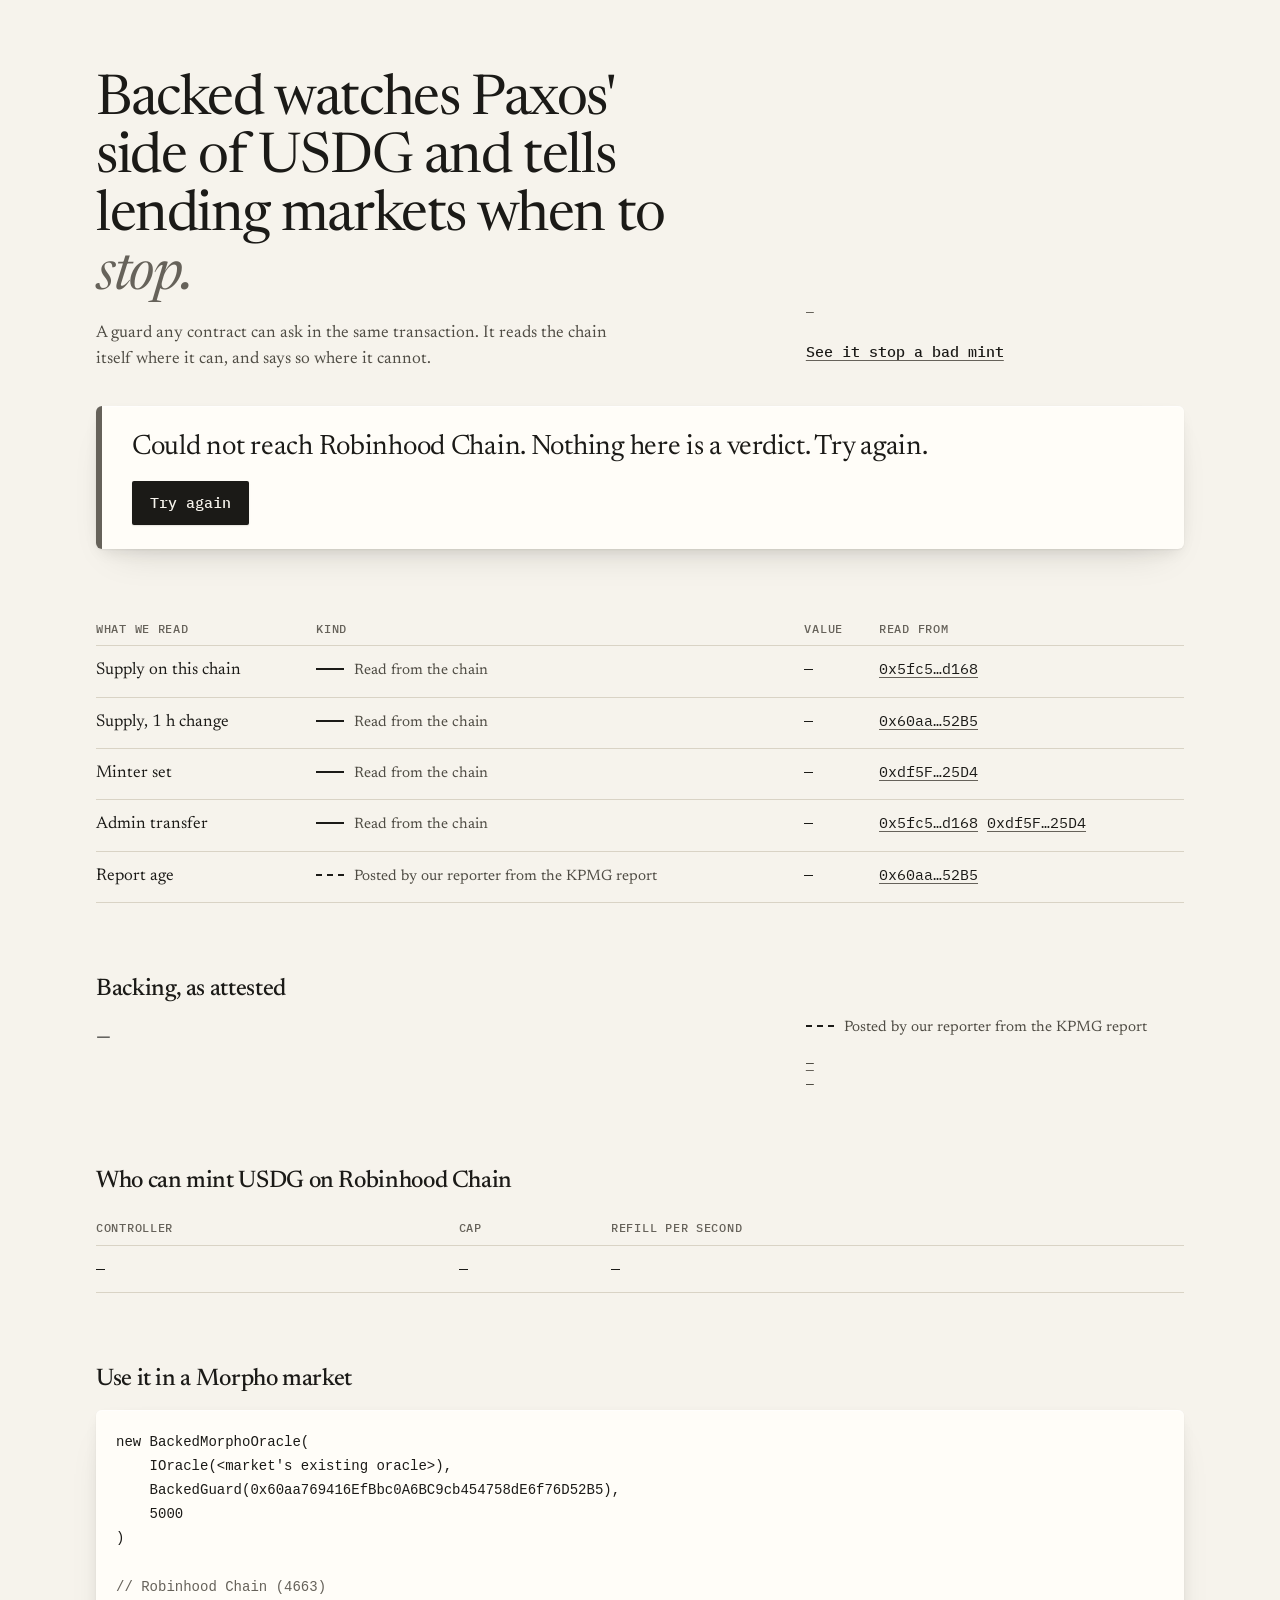
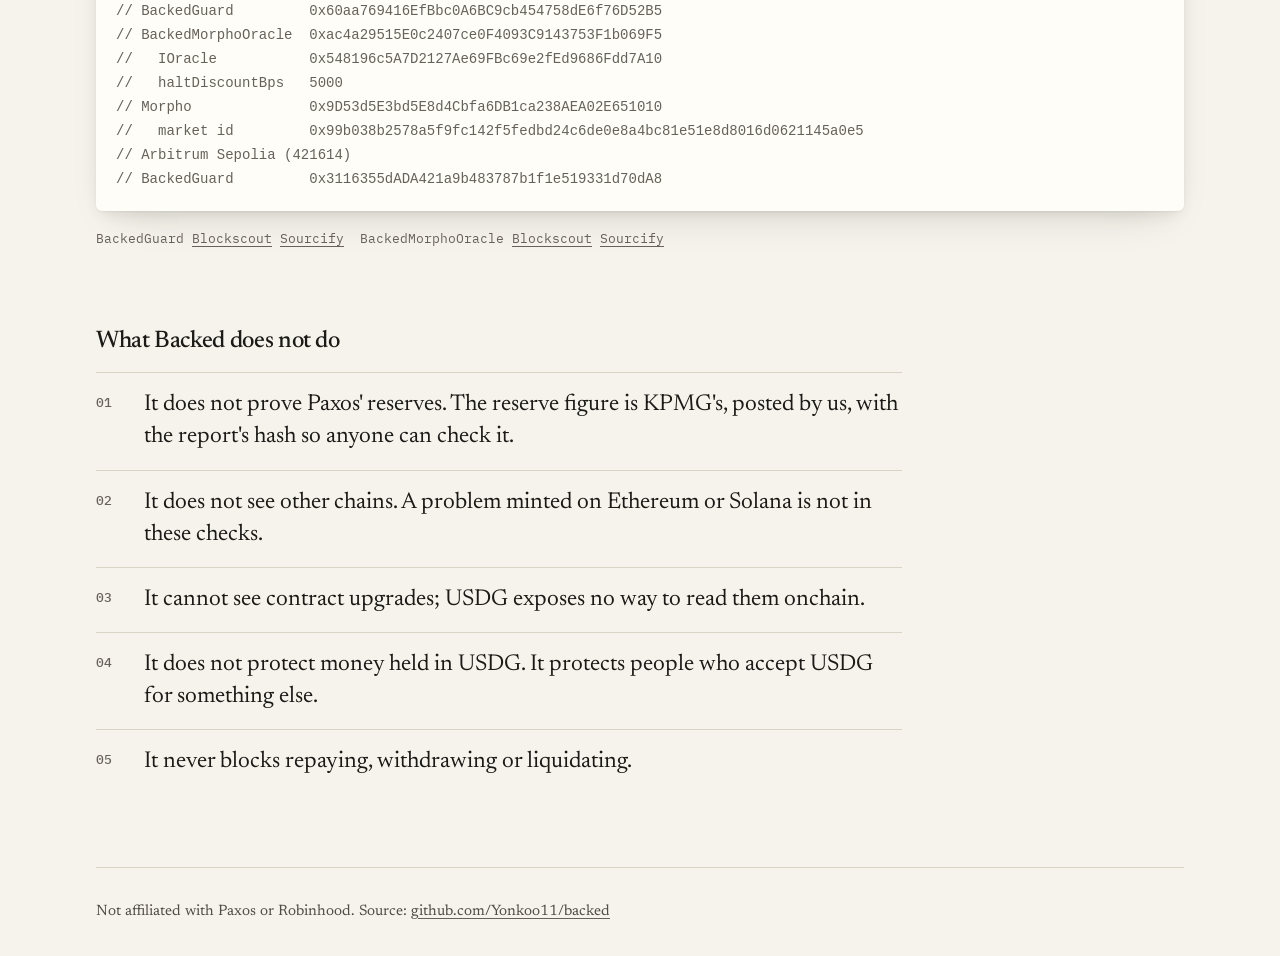
==== web/index.html @ fcd6b99c "Status page: live guard status, backing, minters, Morpho wiring, limits; replay page; design proposa" ====
<!doctype html>
<html lang="en">
<head>
<meta charset="utf-8">
<meta name="viewport" content="width=device-width, initial-scale=1">
<title>Backed — is USDG still backed on Robinhood Chain?</title>
<meta name="color-scheme" content="light dark">
<link rel="preconnect" href="https://fonts.googleapis.com">
<link rel="preconnect" href="https://fonts.gstatic.com" crossorigin>
<link href="https://fonts.googleapis.com/css2?family=IBM+Plex+Mono:wght@400;500&family=Newsreader:ital,opsz,wght@0,6..72,400;0,6..72,500;1,6..72,400&display=swap" rel="stylesheet">
<style>
:root{
  --paper:#f6f3ec; --sheet:#fffdf8; --ink:#1b1a17; --ink-2:#4f4c44; --ink-3:#66625a; --rule:#d9d3c5;
  --ok:#1f6b3a; --ok-wash:#e4efe3; --warn:#835500; --warn-wash:#f5ead2; --bad:#a3231b; --bad-wash:#f6e0dc;
  --serif:"Newsreader","Iowan Old Style",Georgia,serif; --mono:"IBM Plex Mono",ui-monospace,Menlo,monospace;
  --r-sm:2px; --r-md:6px;
  --ease:cubic-bezier(.2,.8,.2,1); --t-press:120ms; --t-hover:160ms; --t-state:320ms;
  --shadow-1:0 1px 0 rgba(27,26,23,.04),0 1px 2px rgba(27,26,23,.08);
  --shadow-2:inset 0 1px 0 rgba(255,255,255,.7),0 1px 2px rgba(27,26,23,.05),0 6px 16px -6px rgba(27,26,23,.12),0 18px 40px -20px rgba(27,26,23,.18);
  --state:var(--ink-3); --wash:var(--sheet);
}
@media (prefers-color-scheme:dark){:root{
  --paper:#12130f; --sheet:#1b1c18; --ink:#ece8de; --ink-2:#b9b4a7; --ink-3:#948f83; --rule:#33342e;
  --ok:#74c993; --ok-wash:#172619; --warn:#e6b65a; --warn-wash:#29230f; --bad:#f08a7f; --bad-wash:#2d1a17;
  --shadow-1:inset 0 1px 0 rgba(255,255,255,.05),0 1px 2px rgba(0,0,0,.4);
  --shadow-2:inset 0 1px 0 rgba(255,255,255,.04),0 10px 30px -12px rgba(0,0,0,.65);
}}
*{box-sizing:border-box}
html{-webkit-text-size-adjust:100%}
body{margin:0;background:var(--paper);color:var(--ink);font:400 17px/1.55 var(--serif);-webkit-font-smoothing:antialiased;text-rendering:optimizeLegibility;-webkit-tap-highlight-color:transparent}
.wrap{max-width:1120px;margin:0 auto;padding:0 16px}
a{color:inherit;text-decoration-thickness:1px;text-underline-offset:3px;text-decoration-color:var(--ink-3);border-radius:var(--r-sm);transition:background-color var(--t-hover) var(--ease),box-shadow var(--t-hover) var(--ease),text-decoration-color var(--t-hover) var(--ease)}
@media (hover:hover){a:hover{text-decoration-color:var(--ink);background-color:var(--rule);box-shadow:0 0 0 3px var(--rule)}}
:focus-visible{outline:none;box-shadow:0 0 0 2px var(--paper),0 0 0 4px var(--ink)}

/* header */
.top{display:grid;grid-template-columns:7fr 4fr;gap:48px;padding:72px 0 32px;align-items:end}
h1{font-weight:400;font-size:clamp(32px,4.6vw,56px);line-height:1.04;letter-spacing:-.025em;margin:0;max-width:18ch}
h1 em{font-style:italic;color:var(--state);transition:color var(--t-state) var(--ease)}
.sub{color:var(--ink-2);margin:16px 0 0;max-width:52ch}
.meta{font:400 13px/1.5 var(--mono);color:var(--ink-3);display:grid;gap:8px;justify-items:start}
.cta{display:inline-flex;align-items:center;min-height:44px;font:500 15px var(--mono);color:var(--ink)}

/* status band: motif, large scale (solid edge) */
.status{position:relative;background:var(--wash);border-radius:var(--r-md);box-shadow:var(--shadow-2);padding:24px 28px 24px 36px;margin:0 0 64px;transition:background-color var(--t-state) var(--ease)}
.status::before{content:"";position:absolute;left:0;top:0;bottom:0;width:6px;border-radius:var(--r-md) 0 0 var(--r-md);background:var(--state);transition:background-color var(--t-state) var(--ease)}
body[data-level=healthy]{--state:var(--ok);--wash:var(--ok-wash)}
body[data-level=caution]{--state:var(--warn);--wash:var(--warn-wash)}
body[data-level=halt]{--state:var(--bad);--wash:var(--bad-wash)}
#status-text{font-size:clamp(22px,2.4vw,28px);line-height:1.25;letter-spacing:-.01em;margin:0;max-width:52ch}
#reasons{list-style:none;margin:12px 0 0;padding:0}
#reasons:empty{display:none}
#reasons li{display:grid;grid-template-columns:28px auto 1fr;gap:12px;align-items:baseline;padding:4px 0;color:var(--ink-2)}
#reasons li::before{content:"";border-top:2px solid var(--ink-2);transform:translateY(-4px)}
#reasons li[data-kind=reported]::before{border-top-style:dashed}
#reasons code{font:500 13px var(--mono);color:var(--ink)}
.btn{font:500 15px var(--mono);min-height:44px;padding:0 18px;border:0;border-radius:var(--r-sm);background:var(--ink);color:var(--paper);cursor:pointer;margin-top:16px;box-shadow:var(--shadow-1);transition:transform var(--t-hover) var(--ease),box-shadow var(--t-hover) var(--ease)}
@media (hover:hover){.btn:hover{transform:translateY(-1px);box-shadow:var(--shadow-2)}}
.btn:active{transform:scale(.97);transition-duration:var(--t-press)}
.btn[hidden]{display:none}

/* sections */
section{margin:0 0 72px}
h2{font-weight:500;font-size:24px;line-height:1.2;letter-spacing:-.015em;margin:0 0 16px}
table{width:100%;border-collapse:collapse;font-variant-numeric:tabular-nums}
th{font:500 12px/1.4 var(--mono);letter-spacing:.06em;text-transform:uppercase;color:var(--ink-3);text-align:left;padding:8px 16px 8px 0;border-bottom:1px solid var(--rule)}
td{padding:12px 16px 12px 0;border-bottom:1px solid var(--rule);vertical-align:baseline}
.v,.m{font:400 15px/1.5 var(--mono)}
.m a{white-space:nowrap}
/* motif, medium scale (Kind stroke) */
.kind{display:inline-flex;align-items:baseline;gap:10px;color:var(--ink-2);font-size:15px;line-height:1.35}
.kind::before{content:"";flex:none;width:28px;border-top:2px solid var(--ink);transform:translateY(-4px)}
.kind.reported::before{border-top-style:dashed}

.backing{display:grid;grid-template-columns:7fr 4fr;gap:48px;align-items:start}
#backing-line{font-size:clamp(19px,2vw,22px);line-height:1.55;margin:0}
/* motif, small scale (dashed underline under reported figures) */
.fig{font:400 .84em var(--mono);border-bottom:2px dashed var(--ink-3);padding-bottom:1px;white-space:nowrap}
.source{padding-top:40px}
.hash{font:400 13px/1.6 var(--mono);word-break:break-all;color:var(--ink-2);margin:12px 0 0}

.code{background:var(--sheet);box-shadow:var(--shadow-2);border-radius:var(--r-md);padding:20px;overflow-x:auto;font:400 14px/1.65 var(--mono);margin:0;-webkit-overflow-scrolling:touch}
.code .c{color:var(--ink-3)}
.links{font:400 13px/1.6 var(--mono);color:var(--ink-3);margin:12px 0 0;display:flex;flex-wrap:wrap;gap:4px 16px}
.links a{display:inline-flex;align-items:center;min-height:32px}

.limits ol{margin:0;padding:0;list-style:none;counter-reset:l}
.limits li{counter-increment:l;font-size:clamp(19px,2vw,23px);line-height:1.4;padding:16px 0;border-top:1px solid var(--rule);display:grid;grid-template-columns:48px 1fr;max-width:62ch}
.limits li::before{content:"0" counter(l);font:500 13px/2.2 var(--mono);color:var(--ink-3)}

footer{padding:32px 0 48px;color:var(--ink-2);font-size:15px;border-top:1px solid var(--rule)}
body[data-stale="1"] [data-v],body[data-stale="1"] #backing-line,body[data-stale="1"] #minters{opacity:.55}

@media (max-width:760px){
  body{font-size:16px}
  .top,.backing{grid-template-columns:1fr;gap:16px}
  .top{padding-top:40px}
  .status{padding:20px 16px 20px 24px;margin-bottom:48px}
  .source{padding-top:0}
  section{margin-bottom:56px}
  .read thead{display:none}
  .read tr{display:grid;grid-template-columns:1fr auto;gap:4px 12px;padding:12px 0;border-bottom:1px solid var(--rule)}
  .read td{border:0;padding:0}
  .read td.label{grid-column:1}
  .read td.v{grid-column:2;grid-row:1;text-align:right}
  .read td.k,.read td.m{grid-column:1 / -1}
  .read td.m{font-size:13px}
  .mint thead{display:none}
  .mint tr{display:grid;grid-template-columns:auto 1fr;gap:4px 12px;padding:12px 0;border-bottom:1px solid var(--rule)}
  .mint td{border:0;padding:0}
  .mint td:nth-child(2){text-align:right}
  .mint td:nth-child(3){grid-column:1 / -1;text-align:right;color:var(--ink-2)}
  .code{font-size:13px;padding:16px}
  .limits li{grid-template-columns:36px 1fr}
}
@media (prefers-reduced-motion:reduce){*,*::before{transition-duration:.01ms!important}}
</style>
</head>
<body>
<div class="wrap">
<header class="top">
  <div>
    <h1>Backed watches Paxos' side of USDG and tells lending markets when to <em>stop.</em></h1>
    <p class="sub">A guard any contract can ask in the same transaction. It reads the chain itself where it can, and says so where it cannot.</p>
  </div>
  <div class="meta">
    <span id="read-meta">—</span>
    <a class="cta" href="replay.html">See it stop a bad mint</a>
  </div>
</header>

<div class="status" id="status" aria-live="polite">
  <p id="status-text">Reading Robinhood Chain…</p>
  <ul id="reasons"></ul>
  <button class="btn" id="retry" type="button" hidden>Try again</button>
</div>

<main>
<section class="read">
<table>
<thead><tr><th>What we read</th><th>Kind</th><th>Value</th><th>Read from</th></tr></thead>
<tbody>
<tr><td class="label">Supply on this chain</td><td class="k"><span class="kind">Read from the chain</span></td><td class="v" data-v="supply">—</td><td class="m"><a href="https://robinhoodchain.blockscout.com/address/0x5fc5360D0400a0Fd4f2af552ADD042D716F1d168" title="0x5fc5360D0400a0Fd4f2af552ADD042D716F1d168">0x5fc5…d168</a></td></tr>
<tr><td class="label">Supply, 1 h change</td><td class="k"><span class="kind">Read from the chain</span></td><td class="v" data-v="change">—</td><td class="m"><a href="https://robinhoodchain.blockscout.com/address/0x60aa769416EfBbc0A6BC9cb454758dE6f76D52B5" title="0x60aa769416EfBbc0A6BC9cb454758dE6f76D52B5">0x60aa…52B5</a></td></tr>
<tr><td class="label">Minter set</td><td class="k"><span class="kind">Read from the chain</span></td><td class="v" data-v="minters">—</td><td class="m"><a href="https://robinhoodchain.blockscout.com/address/0xdf5FfF9cb88B3cAb50572FAE73E2EB08599D25D4" title="0xdf5FfF9cb88B3cAb50572FAE73E2EB08599D25D4">0xdf5F…25D4</a></td></tr>
<tr><td class="label">Admin transfer</td><td class="k"><span class="kind">Read from the chain</span></td><td class="v" data-v="admin">—</td><td class="m"><a href="https://robinhoodchain.blockscout.com/address/0x5fc5360D0400a0Fd4f2af552ADD042D716F1d168" title="0x5fc5360D0400a0Fd4f2af552ADD042D716F1d168">0x5fc5…d168</a> <a href="https://robinhoodchain.blockscout.com/address/0xdf5FfF9cb88B3cAb50572FAE73E2EB08599D25D4" title="0xdf5FfF9cb88B3cAb50572FAE73E2EB08599D25D4">0xdf5F…25D4</a></td></tr>
<tr><td class="label">Report age</td><td class="k"><span class="kind reported">Posted by our reporter from the KPMG report</span></td><td class="v" data-v="age">—</td><td class="m"><a href="https://robinhoodchain.blockscout.com/address/0x60aa769416EfBbc0A6BC9cb454758dE6f76D52B5" title="0x60aa769416EfBbc0A6BC9cb454758dE6f76D52B5">0x60aa…52B5</a></td></tr>
</tbody>
</table>
</section>

<section class="backing">
  <div>
    <h2>Backing, as attested</h2>
    <p id="backing-line">—</p>
  </div>
  <div class="source">
    <span class="kind reported">Posted by our reporter from the KPMG report</span>
    <p class="hash"><a id="report-link" href="https://framerusercontent.com/assets/Xn1UQwAte85FnsDveIMX0n1qtVM.pdf">—</a><br><span id="report-sha">—</span></p>
  </div>
</section>

<section class="mint">
<h2>Who can mint USDG on Robinhood Chain</h2>
<table>
<thead><tr><th>Controller</th><th>Cap</th><th>Refill per second</th></tr></thead>
<tbody id="minters"><tr><td class="m">—</td><td class="v">—</td><td class="v">—</td></tr></tbody>
</table>
</section>

<section>
<h2>Use it in a Morpho market</h2>
<pre class="code"><code>new BackedMorphoOracle(
    IOracle(&lt;market's existing oracle&gt;),
    BackedGuard(0x60aa769416EfBbc0A6BC9cb454758dE6f76D52B5),
    5000
)

<span class="c">// Robinhood Chain (4663)
// BackedGuard         0x60aa769416EfBbc0A6BC9cb454758dE6f76D52B5
// BackedMorphoOracle  0xac4a29515E0c2407ce0F4093C9143753F1b069F5
//   IOracle           0x548196c5A7D2127Ae69FBc69e2fEd9686Fdd7A10
//   haltDiscountBps   5000
// Morpho              0x9D53d5E3bd5E8d4Cbfa6DB1ca238AEA02E651010
//   market id         0x99b038b2578a5f9fc142f5fedbd24c6de0e8a4bc81e51e8d8016d0621145a0e5
// Arbitrum Sepolia (421614)
// BackedGuard         0x3116355dADA421a9b483787b1f1e519331d70dA8</span></code></pre>
<p class="links">
  <span>BackedGuard <a href="https://robinhoodchain.blockscout.com/address/0x60aa769416EfBbc0A6BC9cb454758dE6f76D52B5">Blockscout</a> <a href="https://repo.sourcify.dev/4663/0x60aa769416EfBbc0A6BC9cb454758dE6f76D52B5">Sourcify</a></span>
  <span>BackedMorphoOracle <a href="https://robinhoodchain.blockscout.com/address/0xac4a29515E0c2407ce0F4093C9143753F1b069F5">Blockscout</a> <a href="https://repo.sourcify.dev/4663/0xac4a29515E0c2407ce0F4093C9143753F1b069F5">Sourcify</a></span>
</p>
</section>

<section class="limits">
<h2>What Backed does not do</h2>
<ol>
<li>It does not prove Paxos' reserves. The reserve figure is KPMG's, posted by us, with the report's hash so anyone can check it.</li>
<li>It does not see other chains. A problem minted on Ethereum or Solana is not in these checks.</li>
<li>It cannot see contract upgrades; USDG exposes no way to read them onchain.</li>
<li>It does not protect money held in USDG. It protects people who accept USDG for something else.</li>
<li>It never blocks repaying, withdrawing or liquidating.</li>
</ol>
</section>
</main>

<footer>Not affiliated with Paxos or Robinhood. Source: <a href="https://github.com/Yonkoo11/backed">github.com/Yonkoo11/backed</a></footer>
</div>
<script type="module" src="chain.js"></script>
</body>
</html>
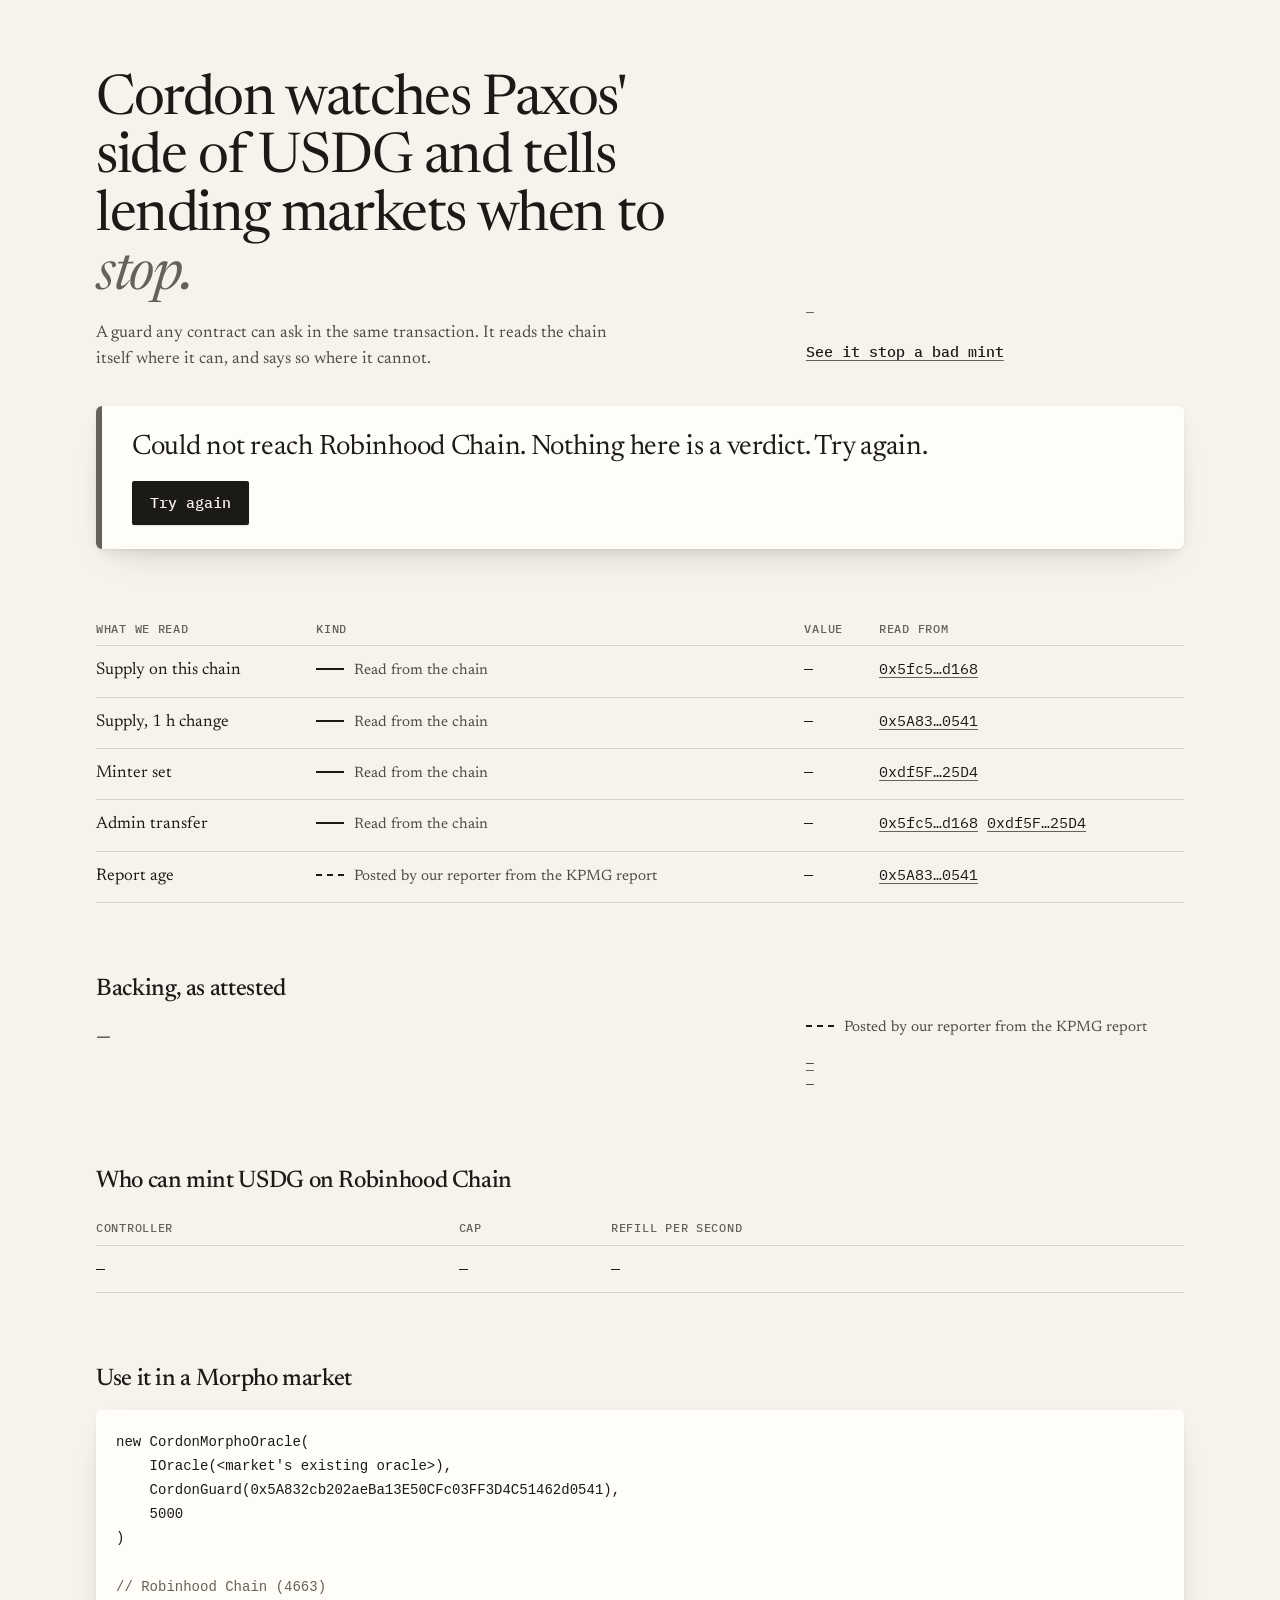
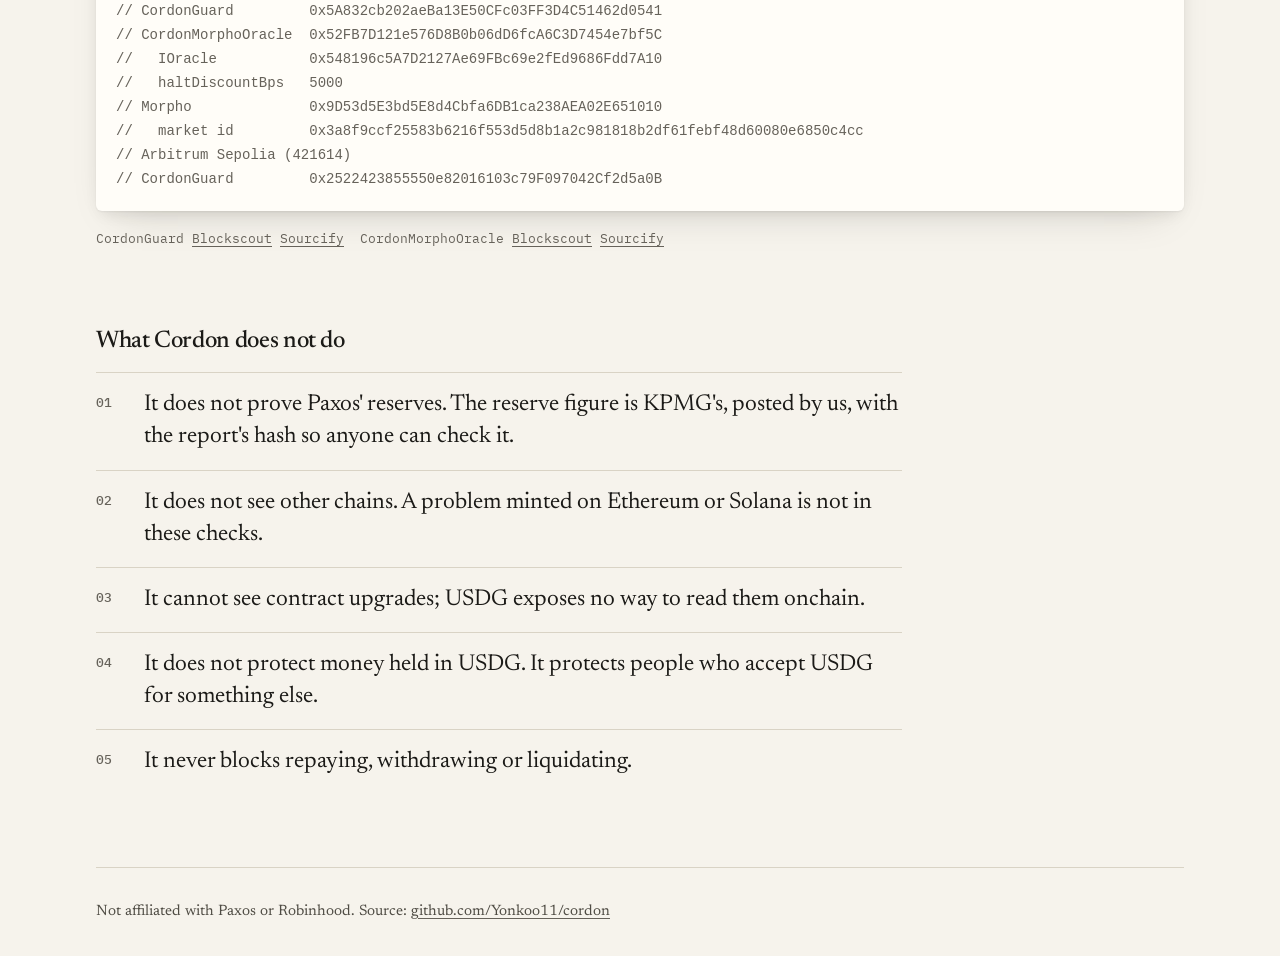
==== commit 66c992b1: "Rename to Cordon; redeploy and verify on Robinhood Chain mainnet and Arbitrum Sepolia" ====
--- a/web/index.html
+++ b/web/index.html
@@ -3,7 +3,7 @@
 <head>
 <meta charset="utf-8">
 <meta name="viewport" content="width=device-width, initial-scale=1">
-<title>Backed — is USDG still backed on Robinhood Chain?</title>
+<title>Cordon — is USDG still backed on Robinhood Chain?</title>
 <meta name="color-scheme" content="light dark">
 <link rel="preconnect" href="https://fonts.googleapis.com">
 <link rel="preconnect" href="https://fonts.gstatic.com" crossorigin>
@@ -120,7 +120,7 @@
 <div class="wrap">
 <header class="top">
   <div>
-    <h1>Backed watches Paxos' side of USDG and tells lending markets when to <em>stop.</em></h1>
+    <h1>Cordon watches Paxos' side of USDG and tells lending markets when to <em>stop.</em></h1>
     <p class="sub">A guard any contract can ask in the same transaction. It reads the chain itself where it can, and says so where it cannot.</p>
   </div>
   <div class="meta">
@@ -141,10 +141,10 @@
 <thead><tr><th>What we read</th><th>Kind</th><th>Value</th><th>Read from</th></tr></thead>
 <tbody>
 <tr><td class="label">Supply on this chain</td><td class="k"><span class="kind">Read from the chain</span></td><td class="v" data-v="supply">—</td><td class="m"><a href="https://robinhoodchain.blockscout.com/address/0x5fc5360D0400a0Fd4f2af552ADD042D716F1d168" title="0x5fc5360D0400a0Fd4f2af552ADD042D716F1d168">0x5fc5…d168</a></td></tr>
-<tr><td class="label">Supply, 1 h change</td><td class="k"><span class="kind">Read from the chain</span></td><td class="v" data-v="change">—</td><td class="m"><a href="https://robinhoodchain.blockscout.com/address/0x60aa769416EfBbc0A6BC9cb454758dE6f76D52B5" title="0x60aa769416EfBbc0A6BC9cb454758dE6f76D52B5">0x60aa…52B5</a></td></tr>
+<tr><td class="label">Supply, 1 h change</td><td class="k"><span class="kind">Read from the chain</span></td><td class="v" data-v="change">—</td><td class="m"><a href="https://robinhoodchain.blockscout.com/address/0x5A832cb202aeBa13E50CFc03FF3D4C51462d0541" title="0x5A832cb202aeBa13E50CFc03FF3D4C51462d0541">0x5A83…0541</a></td></tr>
 <tr><td class="label">Minter set</td><td class="k"><span class="kind">Read from the chain</span></td><td class="v" data-v="minters">—</td><td class="m"><a href="https://robinhoodchain.blockscout.com/address/0xdf5FfF9cb88B3cAb50572FAE73E2EB08599D25D4" title="0xdf5FfF9cb88B3cAb50572FAE73E2EB08599D25D4">0xdf5F…25D4</a></td></tr>
 <tr><td class="label">Admin transfer</td><td class="k"><span class="kind">Read from the chain</span></td><td class="v" data-v="admin">—</td><td class="m"><a href="https://robinhoodchain.blockscout.com/address/0x5fc5360D0400a0Fd4f2af552ADD042D716F1d168" title="0x5fc5360D0400a0Fd4f2af552ADD042D716F1d168">0x5fc5…d168</a> <a href="https://robinhoodchain.blockscout.com/address/0xdf5FfF9cb88B3cAb50572FAE73E2EB08599D25D4" title="0xdf5FfF9cb88B3cAb50572FAE73E2EB08599D25D4">0xdf5F…25D4</a></td></tr>
-<tr><td class="label">Report age</td><td class="k"><span class="kind reported">Posted by our reporter from the KPMG report</span></td><td class="v" data-v="age">—</td><td class="m"><a href="https://robinhoodchain.blockscout.com/address/0x60aa769416EfBbc0A6BC9cb454758dE6f76D52B5" title="0x60aa769416EfBbc0A6BC9cb454758dE6f76D52B5">0x60aa…52B5</a></td></tr>
+<tr><td class="label">Report age</td><td class="k"><span class="kind reported">Posted by our reporter from the KPMG report</span></td><td class="v" data-v="age">—</td><td class="m"><a href="https://robinhoodchain.blockscout.com/address/0x5A832cb202aeBa13E50CFc03FF3D4C51462d0541" title="0x5A832cb202aeBa13E50CFc03FF3D4C51462d0541">0x5A83…0541</a></td></tr>
 </tbody>
 </table>
 </section>
@@ -170,29 +170,29 @@
 
 <section>
 <h2>Use it in a Morpho market</h2>
-<pre class="code"><code>new BackedMorphoOracle(
+<pre class="code"><code>new CordonMorphoOracle(
     IOracle(&lt;market's existing oracle&gt;),
-    BackedGuard(0x60aa769416EfBbc0A6BC9cb454758dE6f76D52B5),
+    CordonGuard(0x5A832cb202aeBa13E50CFc03FF3D4C51462d0541),
     5000
 )
 
 <span class="c">// Robinhood Chain (4663)
-// BackedGuard         0x60aa769416EfBbc0A6BC9cb454758dE6f76D52B5
-// BackedMorphoOracle  0xac4a29515E0c2407ce0F4093C9143753F1b069F5
+// CordonGuard         0x5A832cb202aeBa13E50CFc03FF3D4C51462d0541
+// CordonMorphoOracle  0x52FB7D121e576D8B0b06dD6fcA6C3D7454e7bf5C
 //   IOracle           0x548196c5A7D2127Ae69FBc69e2fEd9686Fdd7A10
 //   haltDiscountBps   5000
 // Morpho              0x9D53d5E3bd5E8d4Cbfa6DB1ca238AEA02E651010
-//   market id         0x99b038b2578a5f9fc142f5fedbd24c6de0e8a4bc81e51e8d8016d0621145a0e5
+//   market id         0x3a8f9ccf25583b6216f553d5d8b1a2c981818b2df61febf48d60080e6850c4cc
 // Arbitrum Sepolia (421614)
-// BackedGuard         0x3116355dADA421a9b483787b1f1e519331d70dA8</span></code></pre>
+// CordonGuard         0x2522423855550e82016103c79F097042Cf2d5a0B</span></code></pre>
 <p class="links">
-  <span>BackedGuard <a href="https://robinhoodchain.blockscout.com/address/0x60aa769416EfBbc0A6BC9cb454758dE6f76D52B5">Blockscout</a> <a href="https://repo.sourcify.dev/4663/0x60aa769416EfBbc0A6BC9cb454758dE6f76D52B5">Sourcify</a></span>
-  <span>BackedMorphoOracle <a href="https://robinhoodchain.blockscout.com/address/0xac4a29515E0c2407ce0F4093C9143753F1b069F5">Blockscout</a> <a href="https://repo.sourcify.dev/4663/0xac4a29515E0c2407ce0F4093C9143753F1b069F5">Sourcify</a></span>
+  <span>CordonGuard <a href="https://robinhoodchain.blockscout.com/address/0x5A832cb202aeBa13E50CFc03FF3D4C51462d0541">Blockscout</a> <a href="https://repo.sourcify.dev/4663/0x5A832cb202aeBa13E50CFc03FF3D4C51462d0541">Sourcify</a></span>
+  <span>CordonMorphoOracle <a href="https://robinhoodchain.blockscout.com/address/0x52FB7D121e576D8B0b06dD6fcA6C3D7454e7bf5C">Blockscout</a> <a href="https://repo.sourcify.dev/4663/0x52FB7D121e576D8B0b06dD6fcA6C3D7454e7bf5C">Sourcify</a></span>
 </p>
 </section>
 
 <section class="limits">
-<h2>What Backed does not do</h2>
+<h2>What Cordon does not do</h2>
 <ol>
 <li>It does not prove Paxos' reserves. The reserve figure is KPMG's, posted by us, with the report's hash so anyone can check it.</li>
 <li>It does not see other chains. A problem minted on Ethereum or Solana is not in these checks.</li>
@@ -203,7 +203,7 @@
 </section>
 </main>
 
-<footer>Not affiliated with Paxos or Robinhood. Source: <a href="https://github.com/Yonkoo11/backed">github.com/Yonkoo11/backed</a></footer>
+<footer>Not affiliated with Paxos or Robinhood. Source: <a href="https://github.com/Yonkoo11/cordon">github.com/Yonkoo11/cordon</a></footer>
 </div>
 <script type="module" src="chain.js"></script>
 </body>
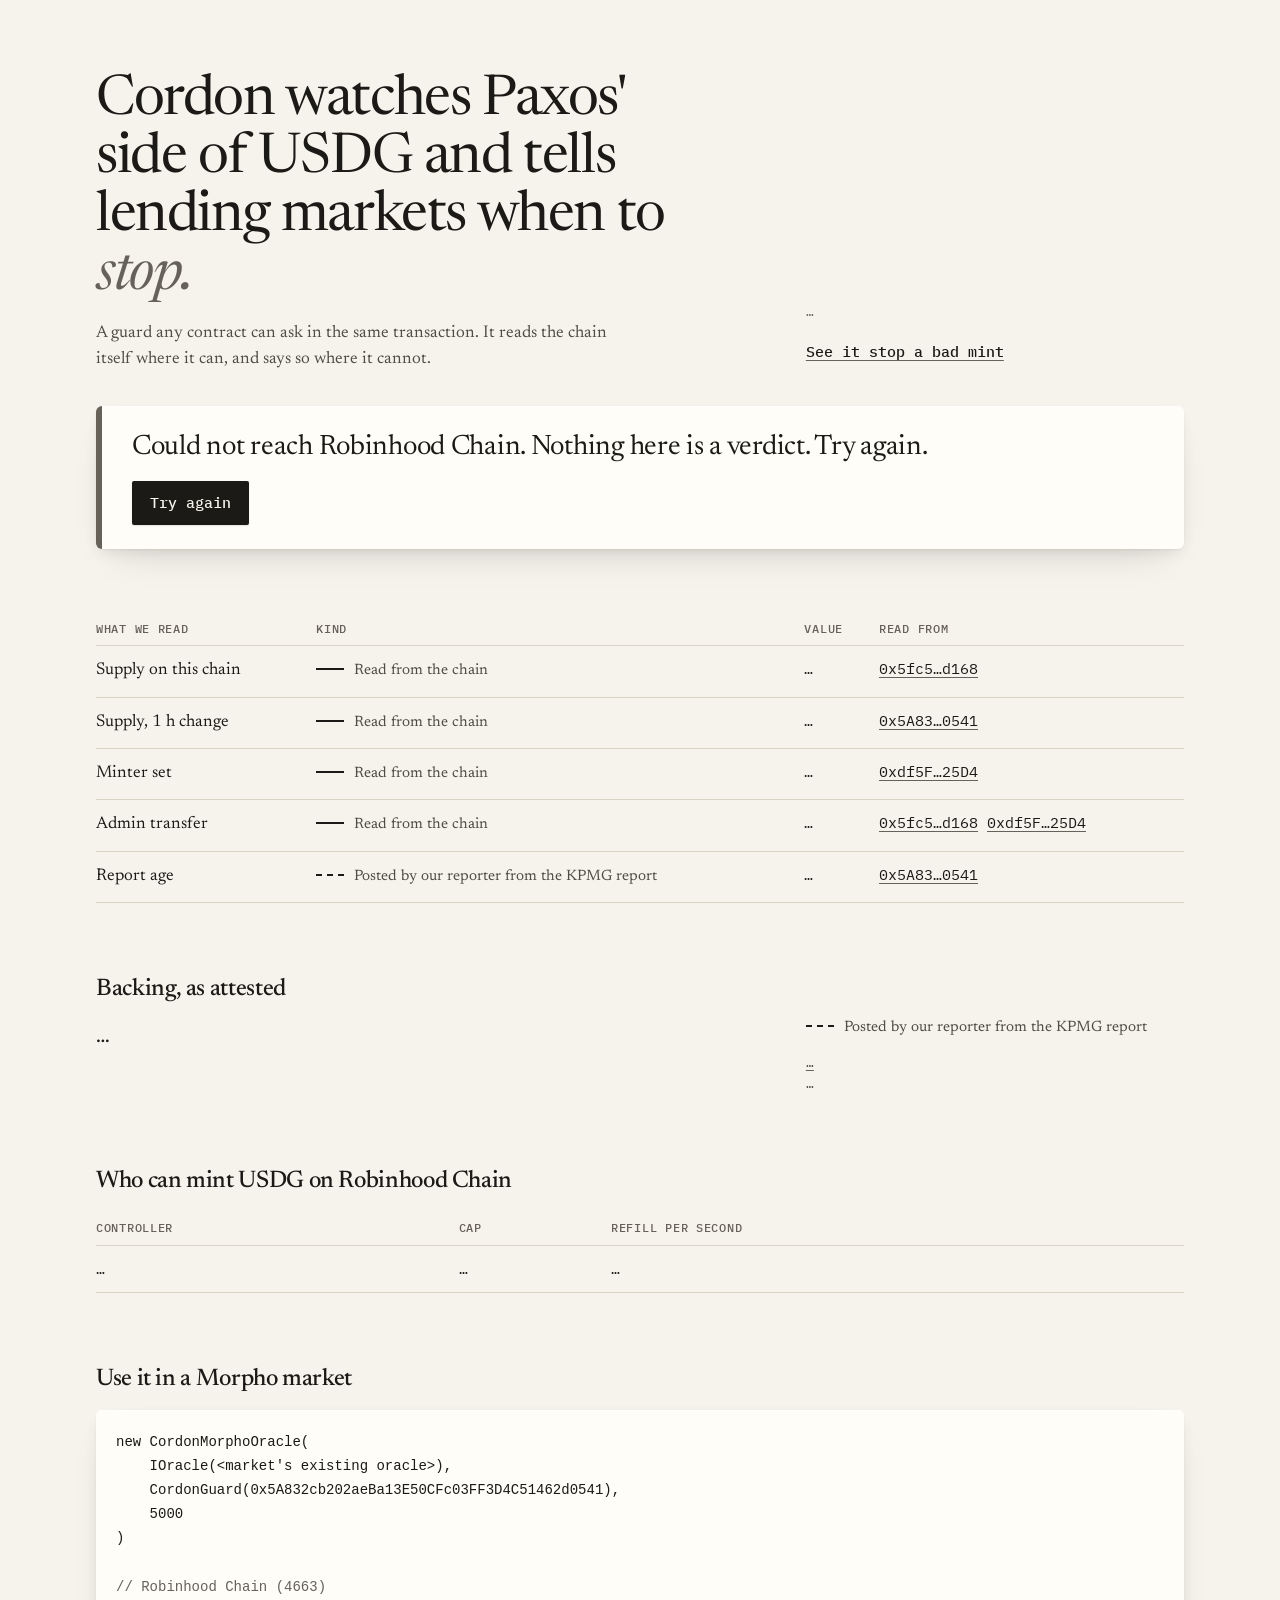
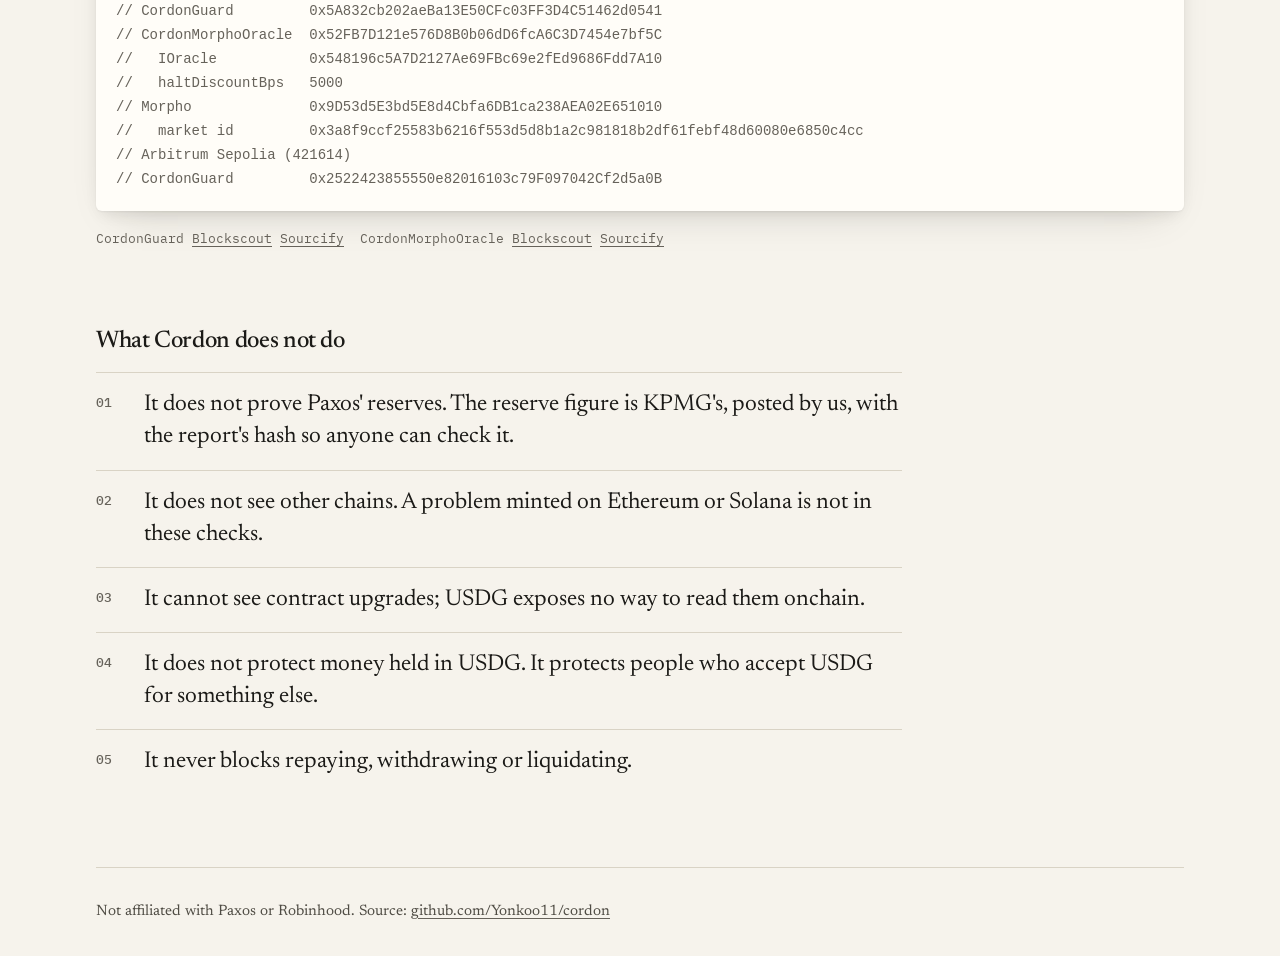
==== commit 1b0774dd: "Page: no em dashes (colon title, ellipsis for empty values)" ====
--- a/web/index.html
+++ b/web/index.html
@@ -3,7 +3,7 @@
 <head>
 <meta charset="utf-8">
 <meta name="viewport" content="width=device-width, initial-scale=1">
-<title>Cordon — is USDG still backed on Robinhood Chain?</title>
+<title>Cordon: is USDG still backed on Robinhood Chain?</title>
 <meta name="color-scheme" content="light dark">
 <link rel="preconnect" href="https://fonts.googleapis.com">
 <link rel="preconnect" href="https://fonts.gstatic.com" crossorigin>
@@ -114,6 +114,7 @@
   .limits li{grid-template-columns:36px 1fr}
 }
 @media (prefers-reduced-motion:reduce){*,*::before{transition-duration:.01ms!important}}
+  code, pre { font-variant-ligatures: none; font-feature-settings: "liga" 0, "calt" 0; }
 </style>
 </head>
 <body>
@@ -124,7 +125,7 @@
     <p class="sub">A guard any contract can ask in the same transaction. It reads the chain itself where it can, and says so where it cannot.</p>
   </div>
   <div class="meta">
-    <span id="read-meta">—</span>
+    <span id="read-meta">…</span>
     <a class="cta" href="replay.html">See it stop a bad mint</a>
   </div>
 </header>
@@ -140,11 +141,11 @@
 <table>
 <thead><tr><th>What we read</th><th>Kind</th><th>Value</th><th>Read from</th></tr></thead>
 <tbody>
-<tr><td class="label">Supply on this chain</td><td class="k"><span class="kind">Read from the chain</span></td><td class="v" data-v="supply">—</td><td class="m"><a href="https://robinhoodchain.blockscout.com/address/0x5fc5360D0400a0Fd4f2af552ADD042D716F1d168" title="0x5fc5360D0400a0Fd4f2af552ADD042D716F1d168">0x5fc5…d168</a></td></tr>
-<tr><td class="label">Supply, 1 h change</td><td class="k"><span class="kind">Read from the chain</span></td><td class="v" data-v="change">—</td><td class="m"><a href="https://robinhoodchain.blockscout.com/address/0x5A832cb202aeBa13E50CFc03FF3D4C51462d0541" title="0x5A832cb202aeBa13E50CFc03FF3D4C51462d0541">0x5A83…0541</a></td></tr>
-<tr><td class="label">Minter set</td><td class="k"><span class="kind">Read from the chain</span></td><td class="v" data-v="minters">—</td><td class="m"><a href="https://robinhoodchain.blockscout.com/address/0xdf5FfF9cb88B3cAb50572FAE73E2EB08599D25D4" title="0xdf5FfF9cb88B3cAb50572FAE73E2EB08599D25D4">0xdf5F…25D4</a></td></tr>
-<tr><td class="label">Admin transfer</td><td class="k"><span class="kind">Read from the chain</span></td><td class="v" data-v="admin">—</td><td class="m"><a href="https://robinhoodchain.blockscout.com/address/0x5fc5360D0400a0Fd4f2af552ADD042D716F1d168" title="0x5fc5360D0400a0Fd4f2af552ADD042D716F1d168">0x5fc5…d168</a> <a href="https://robinhoodchain.blockscout.com/address/0xdf5FfF9cb88B3cAb50572FAE73E2EB08599D25D4" title="0xdf5FfF9cb88B3cAb50572FAE73E2EB08599D25D4">0xdf5F…25D4</a></td></tr>
-<tr><td class="label">Report age</td><td class="k"><span class="kind reported">Posted by our reporter from the KPMG report</span></td><td class="v" data-v="age">—</td><td class="m"><a href="https://robinhoodchain.blockscout.com/address/0x5A832cb202aeBa13E50CFc03FF3D4C51462d0541" title="0x5A832cb202aeBa13E50CFc03FF3D4C51462d0541">0x5A83…0541</a></td></tr>
+<tr><td class="label">Supply on this chain</td><td class="k"><span class="kind">Read from the chain</span></td><td class="v" data-v="supply">…</td><td class="m"><a href="https://robinhoodchain.blockscout.com/address/0x5fc5360D0400a0Fd4f2af552ADD042D716F1d168" title="0x5fc5360D0400a0Fd4f2af552ADD042D716F1d168">0x5fc5…d168</a></td></tr>
+<tr><td class="label">Supply, 1 h change</td><td class="k"><span class="kind">Read from the chain</span></td><td class="v" data-v="change">…</td><td class="m"><a href="https://robinhoodchain.blockscout.com/address/0x5A832cb202aeBa13E50CFc03FF3D4C51462d0541" title="0x5A832cb202aeBa13E50CFc03FF3D4C51462d0541">0x5A83…0541</a></td></tr>
+<tr><td class="label">Minter set</td><td class="k"><span class="kind">Read from the chain</span></td><td class="v" data-v="minters">…</td><td class="m"><a href="https://robinhoodchain.blockscout.com/address/0xdf5FfF9cb88B3cAb50572FAE73E2EB08599D25D4" title="0xdf5FfF9cb88B3cAb50572FAE73E2EB08599D25D4">0xdf5F…25D4</a></td></tr>
+<tr><td class="label">Admin transfer</td><td class="k"><span class="kind">Read from the chain</span></td><td class="v" data-v="admin">…</td><td class="m"><a href="https://robinhoodchain.blockscout.com/address/0x5fc5360D0400a0Fd4f2af552ADD042D716F1d168" title="0x5fc5360D0400a0Fd4f2af552ADD042D716F1d168">0x5fc5…d168</a> <a href="https://robinhoodchain.blockscout.com/address/0xdf5FfF9cb88B3cAb50572FAE73E2EB08599D25D4" title="0xdf5FfF9cb88B3cAb50572FAE73E2EB08599D25D4">0xdf5F…25D4</a></td></tr>
+<tr><td class="label">Report age</td><td class="k"><span class="kind reported">Posted by our reporter from the KPMG report</span></td><td class="v" data-v="age">…</td><td class="m"><a href="https://robinhoodchain.blockscout.com/address/0x5A832cb202aeBa13E50CFc03FF3D4C51462d0541" title="0x5A832cb202aeBa13E50CFc03FF3D4C51462d0541">0x5A83…0541</a></td></tr>
 </tbody>
 </table>
 </section>
@@ -152,11 +153,11 @@
 <section class="backing">
   <div>
     <h2>Backing, as attested</h2>
-    <p id="backing-line">—</p>
+    <p id="backing-line">…</p>
   </div>
   <div class="source">
     <span class="kind reported">Posted by our reporter from the KPMG report</span>
-    <p class="hash"><a id="report-link" href="https://framerusercontent.com/assets/Xn1UQwAte85FnsDveIMX0n1qtVM.pdf">—</a><br><span id="report-sha">—</span></p>
+    <p class="hash"><a id="report-link" href="https://framerusercontent.com/assets/Xn1UQwAte85FnsDveIMX0n1qtVM.pdf">…</a><br><span id="report-sha">…</span></p>
   </div>
 </section>
 
@@ -164,7 +165,7 @@
 <h2>Who can mint USDG on Robinhood Chain</h2>
 <table>
 <thead><tr><th>Controller</th><th>Cap</th><th>Refill per second</th></tr></thead>
-<tbody id="minters"><tr><td class="m">—</td><td class="v">—</td><td class="v">—</td></tr></tbody>
+<tbody id="minters"><tr><td class="m">…</td><td class="v">…</td><td class="v">…</td></tr></tbody>
 </table>
 </section>
 
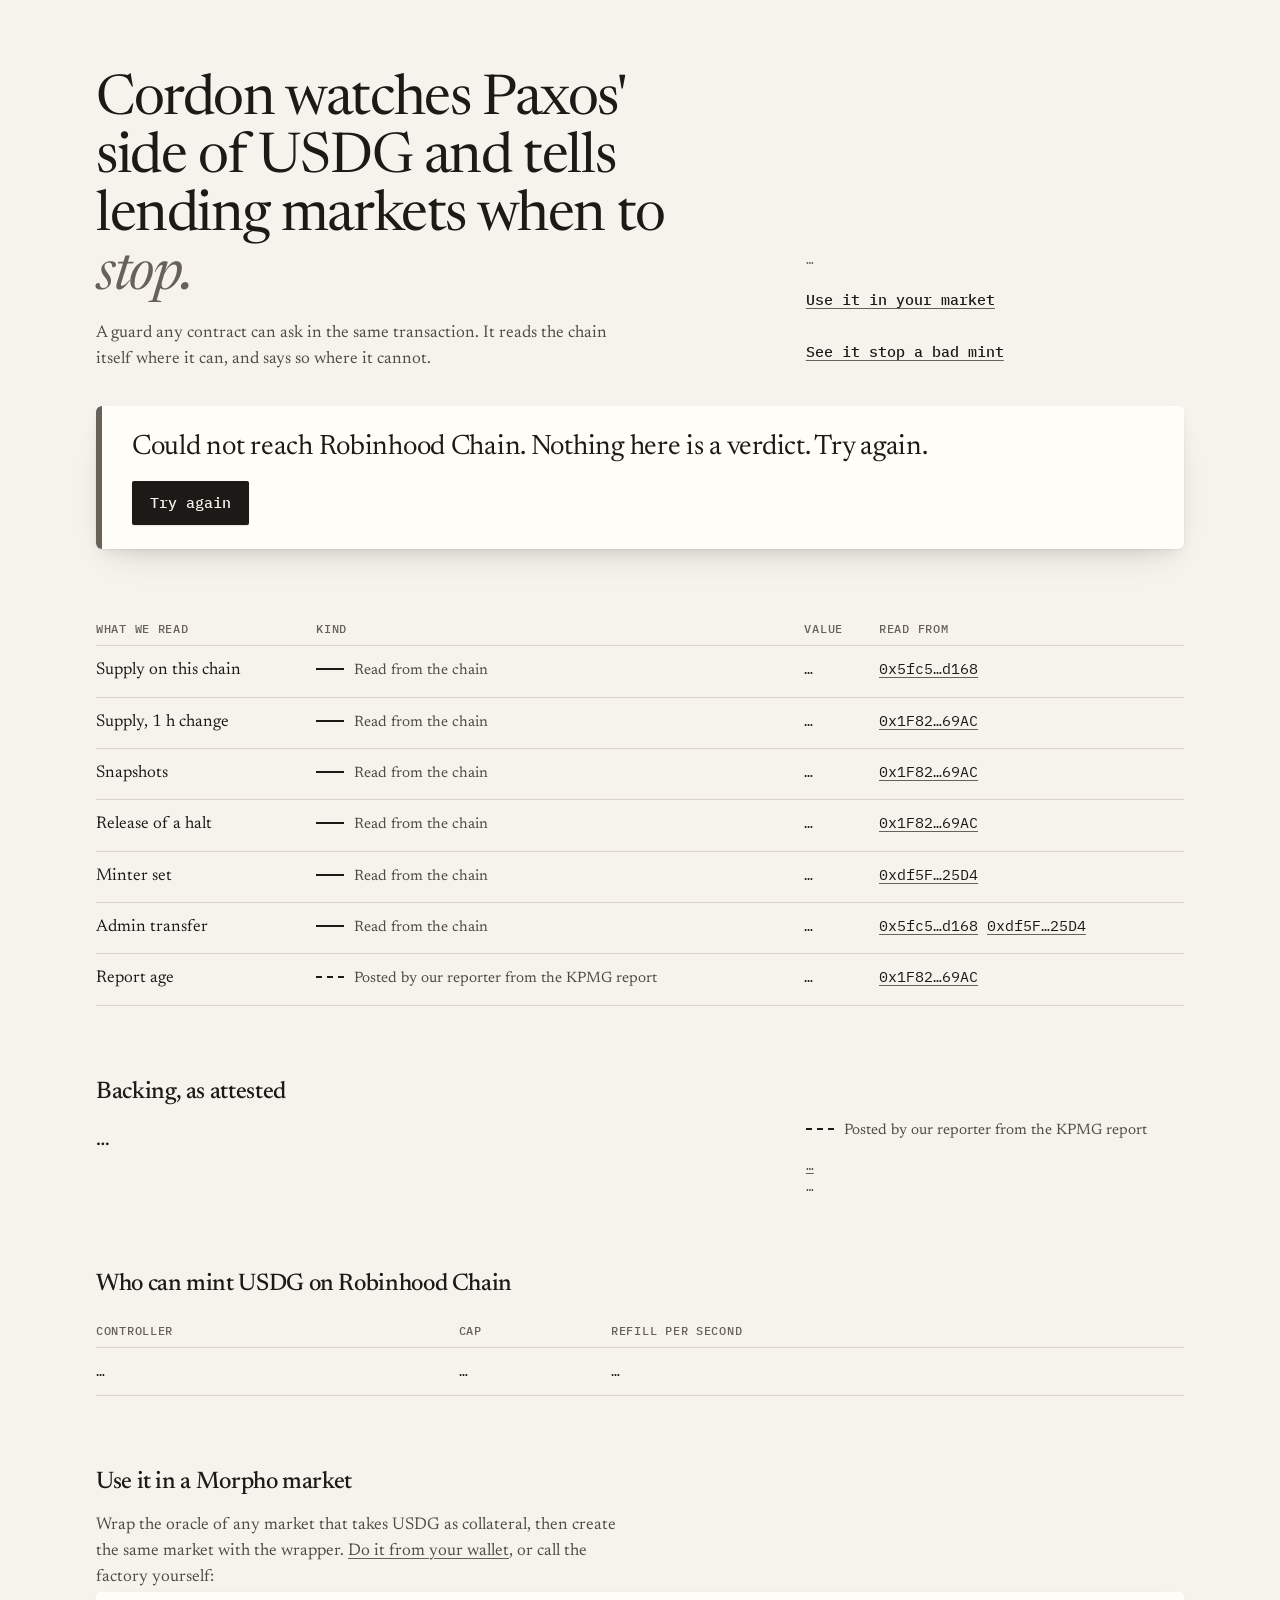
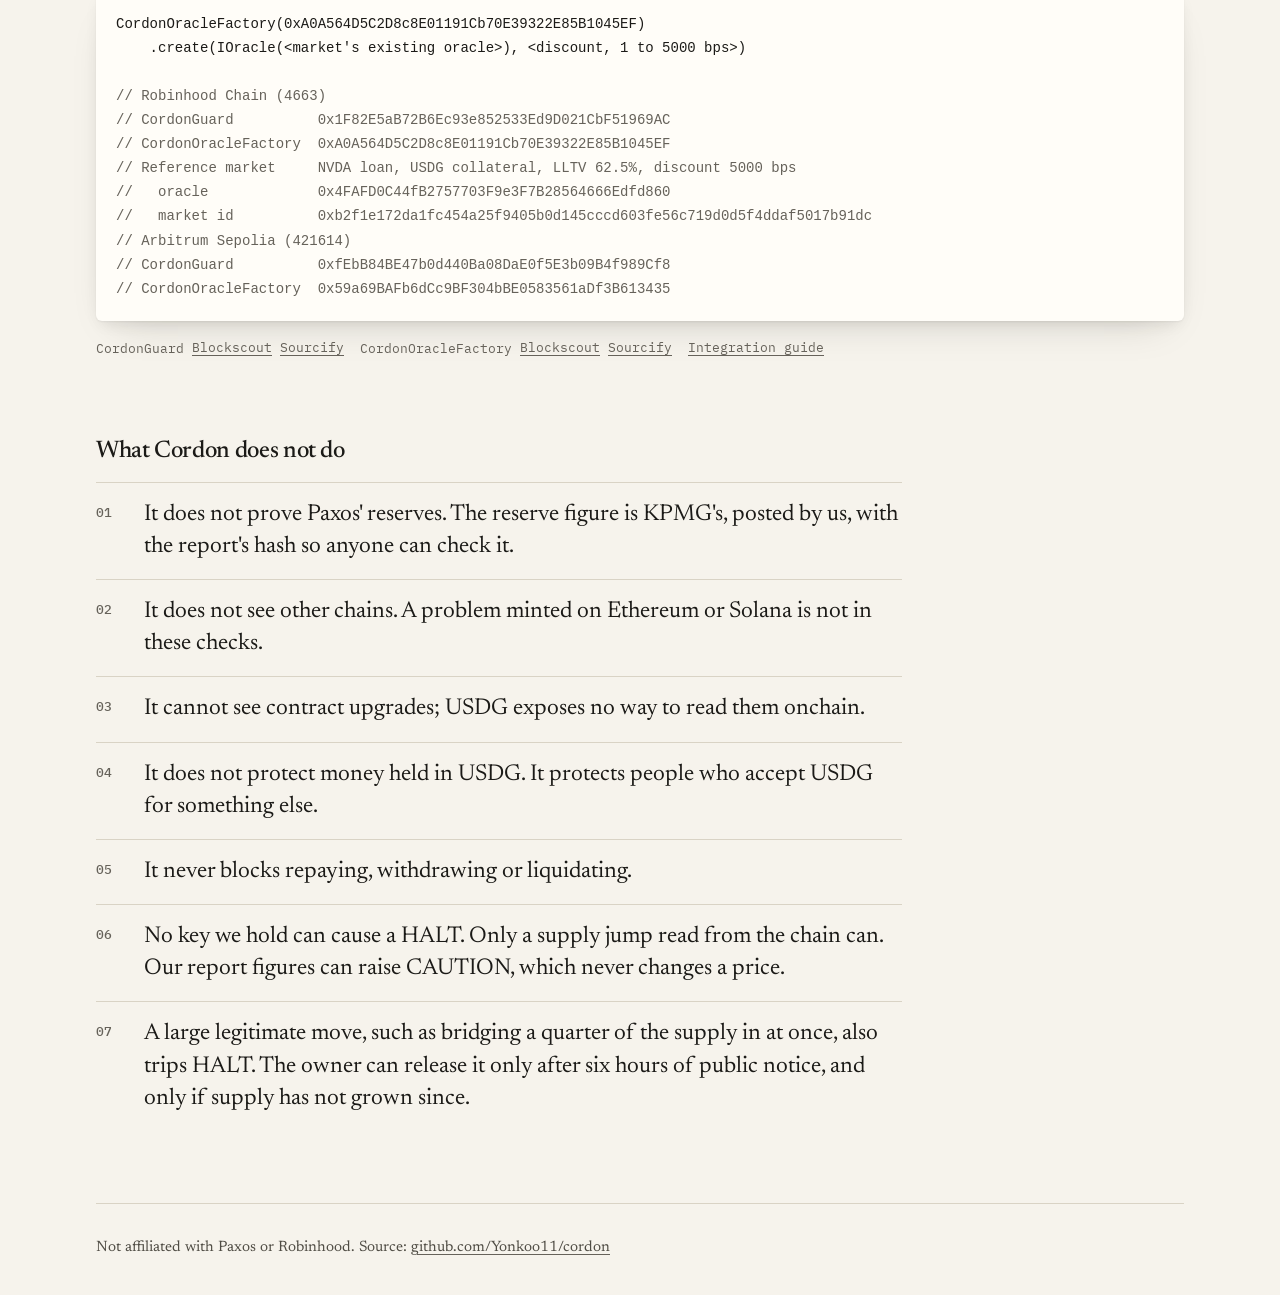
==== commit be47648d: "Redeploy with factory; guard-a-market page; checkpoint keeper; integration guide" ====
--- a/web/index.html
+++ b/web/index.html
@@ -126,6 +126,7 @@
   </div>
   <div class="meta">
     <span id="read-meta">…</span>
+    <a class="cta" href="use.html">Use it in your market</a>
     <a class="cta" href="replay.html">See it stop a bad mint</a>
   </div>
 </header>
@@ -142,10 +143,12 @@
 <thead><tr><th>What we read</th><th>Kind</th><th>Value</th><th>Read from</th></tr></thead>
 <tbody>
 <tr><td class="label">Supply on this chain</td><td class="k"><span class="kind">Read from the chain</span></td><td class="v" data-v="supply">…</td><td class="m"><a href="https://robinhoodchain.blockscout.com/address/0x5fc5360D0400a0Fd4f2af552ADD042D716F1d168" title="0x5fc5360D0400a0Fd4f2af552ADD042D716F1d168">0x5fc5…d168</a></td></tr>
-<tr><td class="label">Supply, 1 h change</td><td class="k"><span class="kind">Read from the chain</span></td><td class="v" data-v="change">…</td><td class="m"><a href="https://robinhoodchain.blockscout.com/address/0x5A832cb202aeBa13E50CFc03FF3D4C51462d0541" title="0x5A832cb202aeBa13E50CFc03FF3D4C51462d0541">0x5A83…0541</a></td></tr>
+<tr><td class="label">Supply, 1 h change</td><td class="k"><span class="kind">Read from the chain</span></td><td class="v" data-v="change">…</td><td class="m"><a href="https://robinhoodchain.blockscout.com/address/0x1F82E5aB72B6Ec93e852533Ed9D021CbF51969AC" title="0x1F82E5aB72B6Ec93e852533Ed9D021CbF51969AC">0x1F82…69AC</a></td></tr>
+<tr><td class="label">Snapshots</td><td class="k"><span class="kind">Read from the chain</span></td><td class="v" data-v="snapshots">…</td><td class="m"><a href="https://robinhoodchain.blockscout.com/address/0x1F82E5aB72B6Ec93e852533Ed9D021CbF51969AC" title="0x1F82E5aB72B6Ec93e852533Ed9D021CbF51969AC">0x1F82…69AC</a></td></tr>
+<tr><td class="label">Release of a halt</td><td class="k"><span class="kind">Read from the chain</span></td><td class="v" data-v="release">…</td><td class="m"><a href="https://robinhoodchain.blockscout.com/address/0x1F82E5aB72B6Ec93e852533Ed9D021CbF51969AC" title="0x1F82E5aB72B6Ec93e852533Ed9D021CbF51969AC">0x1F82…69AC</a></td></tr>
 <tr><td class="label">Minter set</td><td class="k"><span class="kind">Read from the chain</span></td><td class="v" data-v="minters">…</td><td class="m"><a href="https://robinhoodchain.blockscout.com/address/0xdf5FfF9cb88B3cAb50572FAE73E2EB08599D25D4" title="0xdf5FfF9cb88B3cAb50572FAE73E2EB08599D25D4">0xdf5F…25D4</a></td></tr>
 <tr><td class="label">Admin transfer</td><td class="k"><span class="kind">Read from the chain</span></td><td class="v" data-v="admin">…</td><td class="m"><a href="https://robinhoodchain.blockscout.com/address/0x5fc5360D0400a0Fd4f2af552ADD042D716F1d168" title="0x5fc5360D0400a0Fd4f2af552ADD042D716F1d168">0x5fc5…d168</a> <a href="https://robinhoodchain.blockscout.com/address/0xdf5FfF9cb88B3cAb50572FAE73E2EB08599D25D4" title="0xdf5FfF9cb88B3cAb50572FAE73E2EB08599D25D4">0xdf5F…25D4</a></td></tr>
-<tr><td class="label">Report age</td><td class="k"><span class="kind reported">Posted by our reporter from the KPMG report</span></td><td class="v" data-v="age">…</td><td class="m"><a href="https://robinhoodchain.blockscout.com/address/0x5A832cb202aeBa13E50CFc03FF3D4C51462d0541" title="0x5A832cb202aeBa13E50CFc03FF3D4C51462d0541">0x5A83…0541</a></td></tr>
+<tr><td class="label">Report age</td><td class="k"><span class="kind reported">Posted by our reporter from the KPMG report</span></td><td class="v" data-v="age">…</td><td class="m"><a href="https://robinhoodchain.blockscout.com/address/0x1F82E5aB72B6Ec93e852533Ed9D021CbF51969AC" title="0x1F82E5aB72B6Ec93e852533Ed9D021CbF51969AC">0x1F82…69AC</a></td></tr>
 </tbody>
 </table>
 </section>
@@ -171,24 +174,23 @@
 
 <section>
 <h2>Use it in a Morpho market</h2>
-<pre class="code"><code>new CordonMorphoOracle(
-    IOracle(&lt;market's existing oracle&gt;),
-    CordonGuard(0x5A832cb202aeBa13E50CFc03FF3D4C51462d0541),
-    5000
-)
+<p class="sub">Wrap the oracle of any market that takes USDG as collateral, then create the same market with the wrapper. <a href="use.html">Do it from your wallet</a>, or call the factory yourself:</p>
+<pre class="code"><code>CordonOracleFactory(0xA0A564D5C2D8c8E01191Cb70E39322E85B1045EF)
+    .create(IOracle(&lt;market's existing oracle&gt;), &lt;discount, 1 to 5000 bps&gt;)
 
 <span class="c">// Robinhood Chain (4663)
-// CordonGuard         0x5A832cb202aeBa13E50CFc03FF3D4C51462d0541
-// CordonMorphoOracle  0x52FB7D121e576D8B0b06dD6fcA6C3D7454e7bf5C
-//   IOracle           0x548196c5A7D2127Ae69FBc69e2fEd9686Fdd7A10
-//   haltDiscountBps   5000
-// Morpho              0x9D53d5E3bd5E8d4Cbfa6DB1ca238AEA02E651010
-//   market id         0x3a8f9ccf25583b6216f553d5d8b1a2c981818b2df61febf48d60080e6850c4cc
+// CordonGuard          0x1F82E5aB72B6Ec93e852533Ed9D021CbF51969AC
+// CordonOracleFactory  0xA0A564D5C2D8c8E01191Cb70E39322E85B1045EF
+// Reference market     NVDA loan, USDG collateral, LLTV 62.5%, discount 5000 bps
+//   oracle             0x4FAFD0C44fB2757703F9e3F7B28564666Edfd860
+//   market id          0xb2f1e172da1fc454a25f9405b0d145cccd603fe56c719d0d5f4ddaf5017b91dc
 // Arbitrum Sepolia (421614)
-// CordonGuard         0x2522423855550e82016103c79F097042Cf2d5a0B</span></code></pre>
+// CordonGuard          0xfEbB84BE47b0d440Ba08DaE0f5E3b09B4f989Cf8
+// CordonOracleFactory  0x59a69BAFb6dCc9BF304bBE0583561aDf3B613435</span></code></pre>
 <p class="links">
-  <span>CordonGuard <a href="https://robinhoodchain.blockscout.com/address/0x5A832cb202aeBa13E50CFc03FF3D4C51462d0541">Blockscout</a> <a href="https://repo.sourcify.dev/4663/0x5A832cb202aeBa13E50CFc03FF3D4C51462d0541">Sourcify</a></span>
-  <span>CordonMorphoOracle <a href="https://robinhoodchain.blockscout.com/address/0x52FB7D121e576D8B0b06dD6fcA6C3D7454e7bf5C">Blockscout</a> <a href="https://repo.sourcify.dev/4663/0x52FB7D121e576D8B0b06dD6fcA6C3D7454e7bf5C">Sourcify</a></span>
+  <span>CordonGuard <a href="https://robinhoodchain.blockscout.com/address/0x1F82E5aB72B6Ec93e852533Ed9D021CbF51969AC">Blockscout</a> <a href="https://repo.sourcify.dev/4663/0x1F82E5aB72B6Ec93e852533Ed9D021CbF51969AC">Sourcify</a></span>
+  <span>CordonOracleFactory <a href="https://robinhoodchain.blockscout.com/address/0xA0A564D5C2D8c8E01191Cb70E39322E85B1045EF">Blockscout</a> <a href="https://repo.sourcify.dev/4663/0xA0A564D5C2D8c8E01191Cb70E39322E85B1045EF">Sourcify</a></span>
+  <span><a href="https://github.com/Yonkoo11/cordon/blob/main/INTEGRATING.md">Integration guide</a></span>
 </p>
 </section>
 
@@ -200,6 +202,8 @@
 <li>It cannot see contract upgrades; USDG exposes no way to read them onchain.</li>
 <li>It does not protect money held in USDG. It protects people who accept USDG for something else.</li>
 <li>It never blocks repaying, withdrawing or liquidating.</li>
+<li>No key we hold can cause a HALT. Only a supply jump read from the chain can. Our report figures can raise CAUTION, which never changes a price.</li>
+<li>A large legitimate move, such as bridging a quarter of the supply in at once, also trips HALT. The owner can release it only after six hours of public notice, and only if supply has not grown since.</li>
 </ol>
 </section>
 </main>
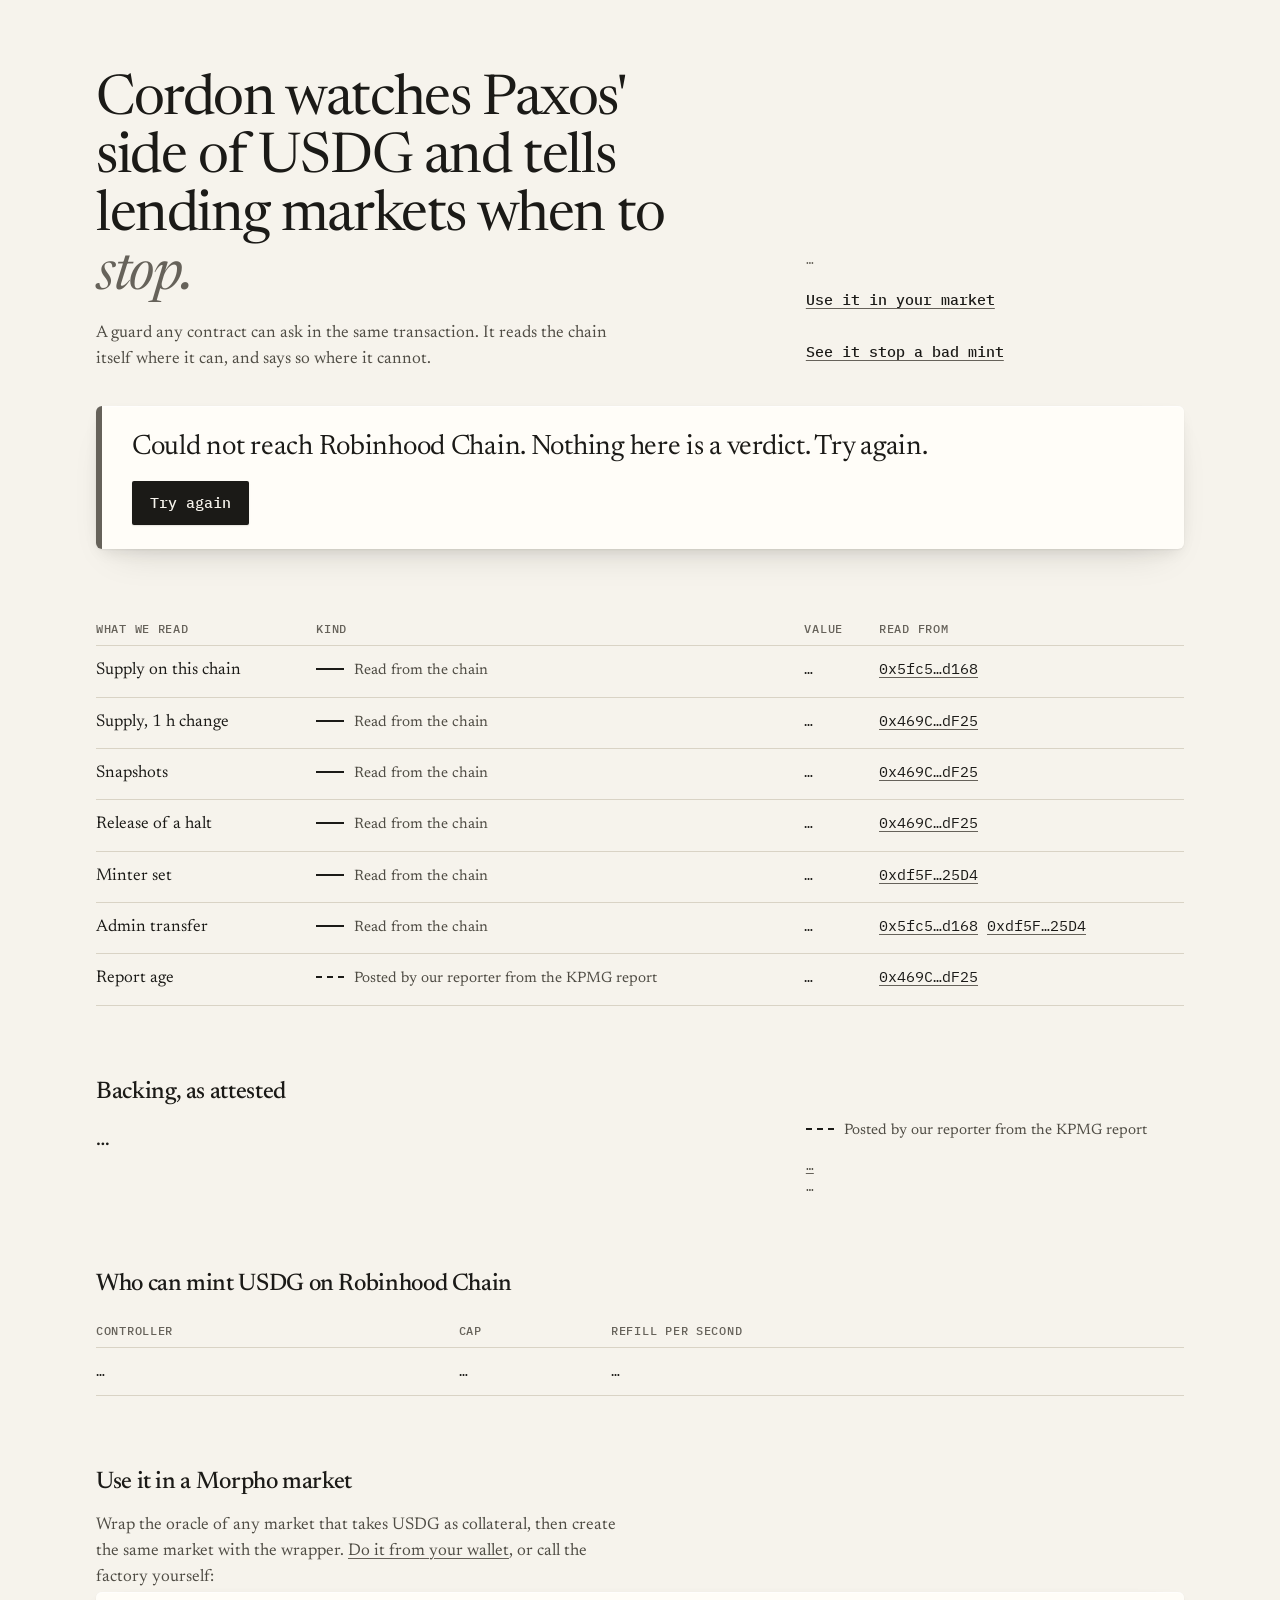
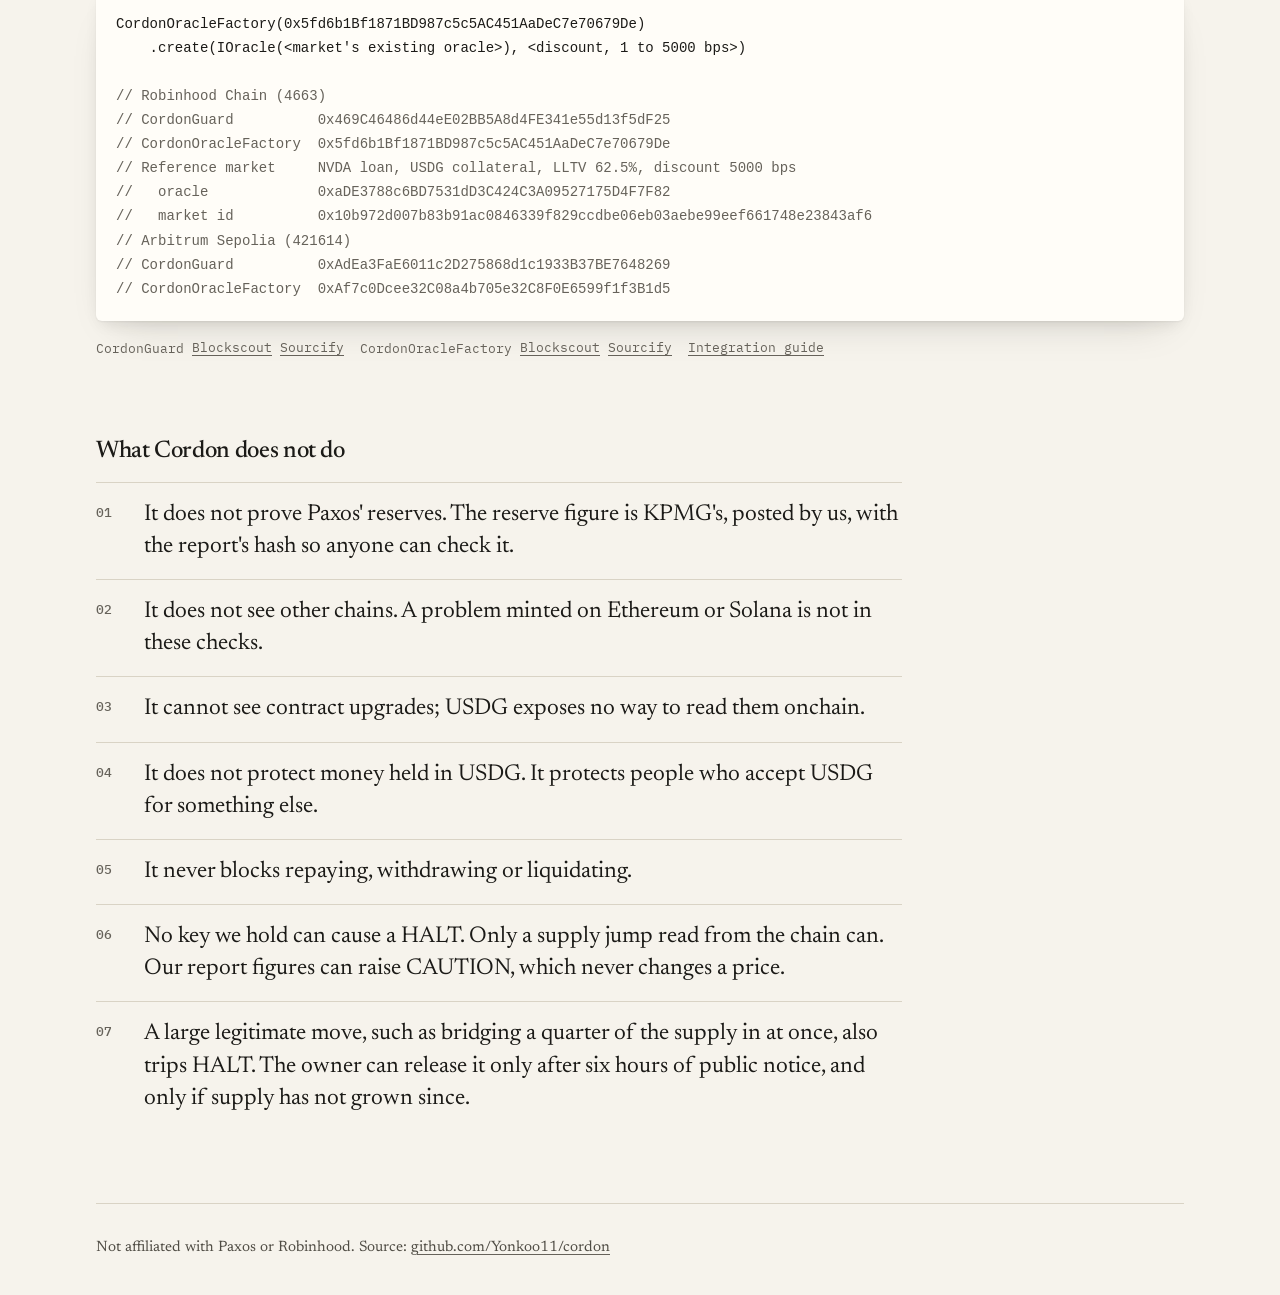
==== commit f2973a5f: "Redeploy the guard with frozen references; update addresses and measured limits" ====
--- a/web/index.html
+++ b/web/index.html
@@ -143,12 +143,12 @@
 <thead><tr><th>What we read</th><th>Kind</th><th>Value</th><th>Read from</th></tr></thead>
 <tbody>
 <tr><td class="label">Supply on this chain</td><td class="k"><span class="kind">Read from the chain</span></td><td class="v" data-v="supply">…</td><td class="m"><a href="https://robinhoodchain.blockscout.com/address/0x5fc5360D0400a0Fd4f2af552ADD042D716F1d168" title="0x5fc5360D0400a0Fd4f2af552ADD042D716F1d168">0x5fc5…d168</a></td></tr>
-<tr><td class="label">Supply, 1 h change</td><td class="k"><span class="kind">Read from the chain</span></td><td class="v" data-v="change">…</td><td class="m"><a href="https://robinhoodchain.blockscout.com/address/0x1F82E5aB72B6Ec93e852533Ed9D021CbF51969AC" title="0x1F82E5aB72B6Ec93e852533Ed9D021CbF51969AC">0x1F82…69AC</a></td></tr>
-<tr><td class="label">Snapshots</td><td class="k"><span class="kind">Read from the chain</span></td><td class="v" data-v="snapshots">…</td><td class="m"><a href="https://robinhoodchain.blockscout.com/address/0x1F82E5aB72B6Ec93e852533Ed9D021CbF51969AC" title="0x1F82E5aB72B6Ec93e852533Ed9D021CbF51969AC">0x1F82…69AC</a></td></tr>
-<tr><td class="label">Release of a halt</td><td class="k"><span class="kind">Read from the chain</span></td><td class="v" data-v="release">…</td><td class="m"><a href="https://robinhoodchain.blockscout.com/address/0x1F82E5aB72B6Ec93e852533Ed9D021CbF51969AC" title="0x1F82E5aB72B6Ec93e852533Ed9D021CbF51969AC">0x1F82…69AC</a></td></tr>
+<tr><td class="label">Supply, 1 h change</td><td class="k"><span class="kind">Read from the chain</span></td><td class="v" data-v="change">…</td><td class="m"><a href="https://robinhoodchain.blockscout.com/address/0x469C46486d44eE02BB5A8d4FE341e55d13f5dF25" title="0x469C46486d44eE02BB5A8d4FE341e55d13f5dF25">0x469C…dF25</a></td></tr>
+<tr><td class="label">Snapshots</td><td class="k"><span class="kind">Read from the chain</span></td><td class="v" data-v="snapshots">…</td><td class="m"><a href="https://robinhoodchain.blockscout.com/address/0x469C46486d44eE02BB5A8d4FE341e55d13f5dF25" title="0x469C46486d44eE02BB5A8d4FE341e55d13f5dF25">0x469C…dF25</a></td></tr>
+<tr><td class="label">Release of a halt</td><td class="k"><span class="kind">Read from the chain</span></td><td class="v" data-v="release">…</td><td class="m"><a href="https://robinhoodchain.blockscout.com/address/0x469C46486d44eE02BB5A8d4FE341e55d13f5dF25" title="0x469C46486d44eE02BB5A8d4FE341e55d13f5dF25">0x469C…dF25</a></td></tr>
 <tr><td class="label">Minter set</td><td class="k"><span class="kind">Read from the chain</span></td><td class="v" data-v="minters">…</td><td class="m"><a href="https://robinhoodchain.blockscout.com/address/0xdf5FfF9cb88B3cAb50572FAE73E2EB08599D25D4" title="0xdf5FfF9cb88B3cAb50572FAE73E2EB08599D25D4">0xdf5F…25D4</a></td></tr>
 <tr><td class="label">Admin transfer</td><td class="k"><span class="kind">Read from the chain</span></td><td class="v" data-v="admin">…</td><td class="m"><a href="https://robinhoodchain.blockscout.com/address/0x5fc5360D0400a0Fd4f2af552ADD042D716F1d168" title="0x5fc5360D0400a0Fd4f2af552ADD042D716F1d168">0x5fc5…d168</a> <a href="https://robinhoodchain.blockscout.com/address/0xdf5FfF9cb88B3cAb50572FAE73E2EB08599D25D4" title="0xdf5FfF9cb88B3cAb50572FAE73E2EB08599D25D4">0xdf5F…25D4</a></td></tr>
-<tr><td class="label">Report age</td><td class="k"><span class="kind reported">Posted by our reporter from the KPMG report</span></td><td class="v" data-v="age">…</td><td class="m"><a href="https://robinhoodchain.blockscout.com/address/0x1F82E5aB72B6Ec93e852533Ed9D021CbF51969AC" title="0x1F82E5aB72B6Ec93e852533Ed9D021CbF51969AC">0x1F82…69AC</a></td></tr>
+<tr><td class="label">Report age</td><td class="k"><span class="kind reported">Posted by our reporter from the KPMG report</span></td><td class="v" data-v="age">…</td><td class="m"><a href="https://robinhoodchain.blockscout.com/address/0x469C46486d44eE02BB5A8d4FE341e55d13f5dF25" title="0x469C46486d44eE02BB5A8d4FE341e55d13f5dF25">0x469C…dF25</a></td></tr>
 </tbody>
 </table>
 </section>
@@ -175,21 +175,21 @@
 <section>
 <h2>Use it in a Morpho market</h2>
 <p class="sub">Wrap the oracle of any market that takes USDG as collateral, then create the same market with the wrapper. <a href="use.html">Do it from your wallet</a>, or call the factory yourself:</p>
-<pre class="code"><code>CordonOracleFactory(0xA0A564D5C2D8c8E01191Cb70E39322E85B1045EF)
+<pre class="code"><code>CordonOracleFactory(0x5fd6b1Bf1871BD987c5c5AC451AaDeC7e70679De)
     .create(IOracle(&lt;market's existing oracle&gt;), &lt;discount, 1 to 5000 bps&gt;)
 
 <span class="c">// Robinhood Chain (4663)
-// CordonGuard          0x1F82E5aB72B6Ec93e852533Ed9D021CbF51969AC
-// CordonOracleFactory  0xA0A564D5C2D8c8E01191Cb70E39322E85B1045EF
+// CordonGuard          0x469C46486d44eE02BB5A8d4FE341e55d13f5dF25
+// CordonOracleFactory  0x5fd6b1Bf1871BD987c5c5AC451AaDeC7e70679De
 // Reference market     NVDA loan, USDG collateral, LLTV 62.5%, discount 5000 bps
-//   oracle             0x4FAFD0C44fB2757703F9e3F7B28564666Edfd860
-//   market id          0xb2f1e172da1fc454a25f9405b0d145cccd603fe56c719d0d5f4ddaf5017b91dc
+//   oracle             0xaDE3788c6BD7531dD3C424C3A09527175D4F7F82
+//   market id          0x10b972d007b83b91ac0846339f829ccdbe06eb03aebe99eef661748e23843af6
 // Arbitrum Sepolia (421614)
-// CordonGuard          0xfEbB84BE47b0d440Ba08DaE0f5E3b09B4f989Cf8
-// CordonOracleFactory  0x59a69BAFb6dCc9BF304bBE0583561aDf3B613435</span></code></pre>
+// CordonGuard          0xAdEa3FaE6011c2D275868d1c1933B37BE7648269
+// CordonOracleFactory  0xAf7c0Dcee32C08a4b705e32C8F0E6599f1f3B1d5</span></code></pre>
 <p class="links">
-  <span>CordonGuard <a href="https://robinhoodchain.blockscout.com/address/0x1F82E5aB72B6Ec93e852533Ed9D021CbF51969AC">Blockscout</a> <a href="https://repo.sourcify.dev/4663/0x1F82E5aB72B6Ec93e852533Ed9D021CbF51969AC">Sourcify</a></span>
-  <span>CordonOracleFactory <a href="https://robinhoodchain.blockscout.com/address/0xA0A564D5C2D8c8E01191Cb70E39322E85B1045EF">Blockscout</a> <a href="https://repo.sourcify.dev/4663/0xA0A564D5C2D8c8E01191Cb70E39322E85B1045EF">Sourcify</a></span>
+  <span>CordonGuard <a href="https://robinhoodchain.blockscout.com/address/0x469C46486d44eE02BB5A8d4FE341e55d13f5dF25">Blockscout</a> <a href="https://repo.sourcify.dev/4663/0x469C46486d44eE02BB5A8d4FE341e55d13f5dF25">Sourcify</a></span>
+  <span>CordonOracleFactory <a href="https://robinhoodchain.blockscout.com/address/0x5fd6b1Bf1871BD987c5c5AC451AaDeC7e70679De">Blockscout</a> <a href="https://repo.sourcify.dev/4663/0x5fd6b1Bf1871BD987c5c5AC451AaDeC7e70679De">Sourcify</a></span>
   <span><a href="https://github.com/Yonkoo11/cordon/blob/main/INTEGRATING.md">Integration guide</a></span>
 </p>
 </section>
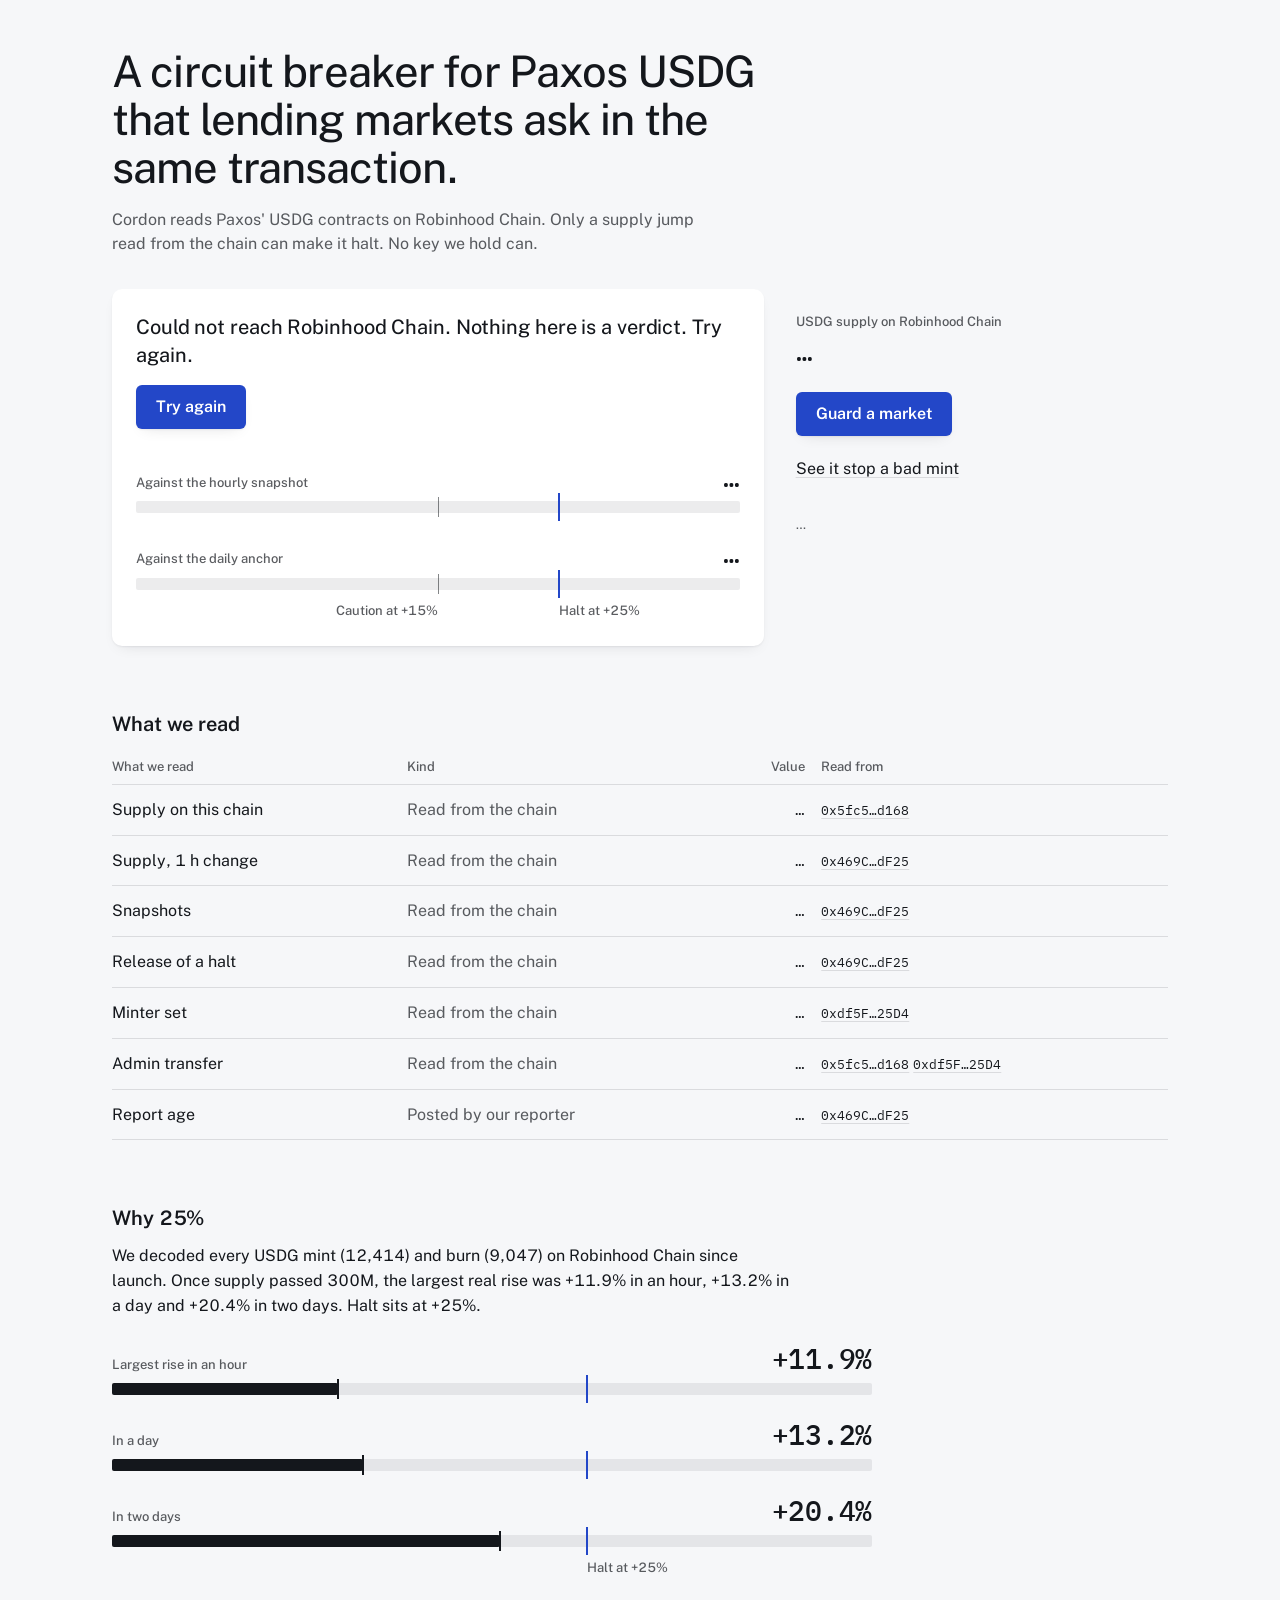
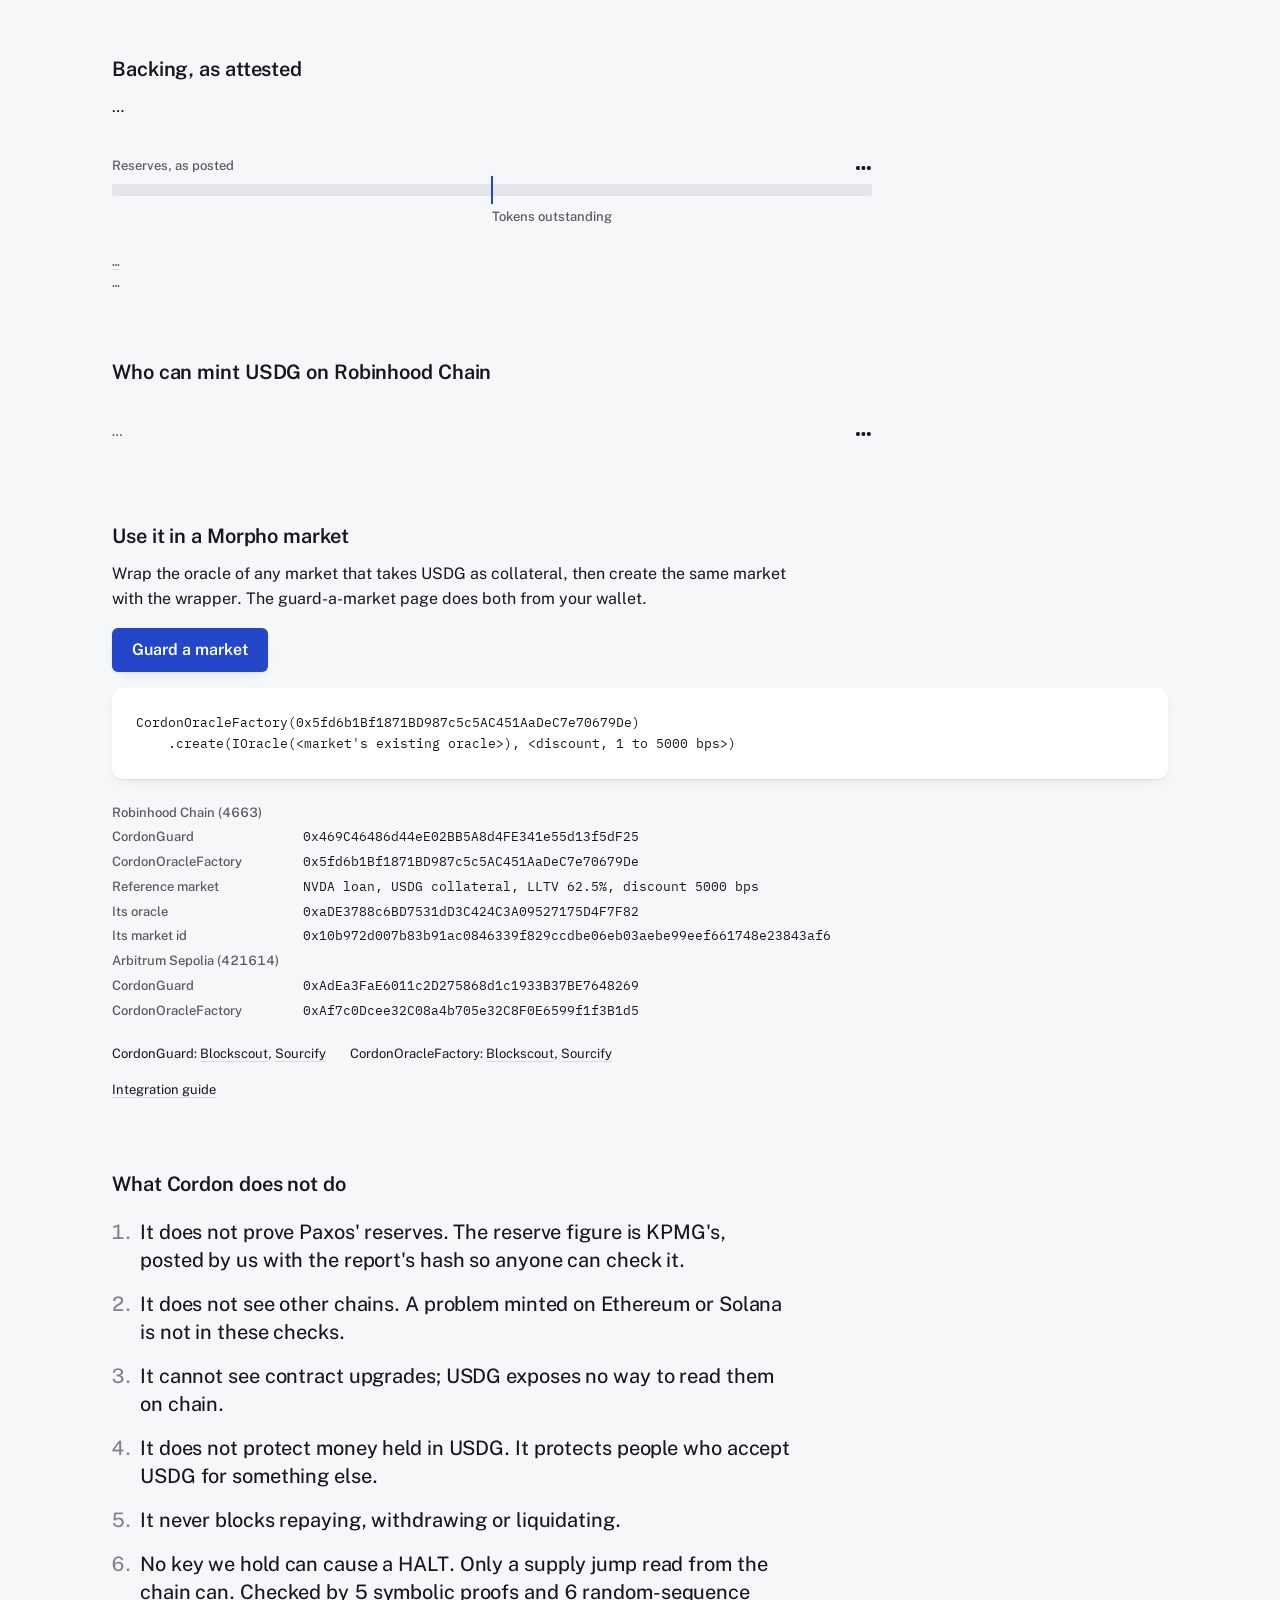
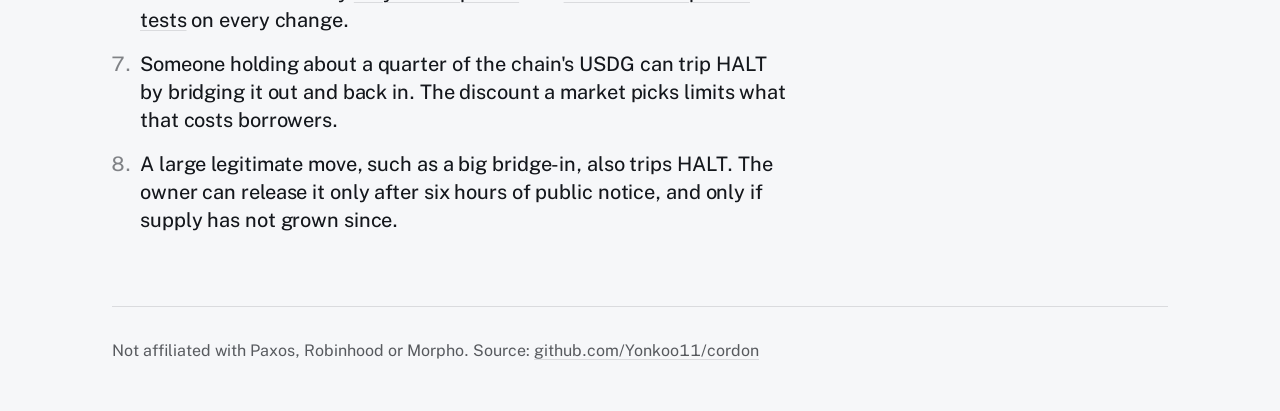
==== commit 053e540b: "Site: new layout with live threshold gauges, guard-a-market wallet step first, batched RPC reads" ====
--- a/web/index.html
+++ b/web/index.html
@@ -3,193 +3,199 @@
 <head>
 <meta charset="utf-8">
 <meta name="viewport" content="width=device-width, initial-scale=1">
-<title>Cordon: is USDG still backed on Robinhood Chain?</title>
-<meta name="color-scheme" content="light dark">
+<title>Cordon: a circuit breaker for USDG on Robinhood Chain</title>
+<meta name="color-scheme" content="light">
 <link rel="preconnect" href="https://fonts.googleapis.com">
 <link rel="preconnect" href="https://fonts.gstatic.com" crossorigin>
-<link href="https://fonts.googleapis.com/css2?family=IBM+Plex+Mono:wght@400;500&family=Newsreader:ital,opsz,wght@0,6..72,400;0,6..72,500;1,6..72,400&display=swap" rel="stylesheet">
+<link href="https://fonts.googleapis.com/css2?family=IBM+Plex+Mono:wght@400;500&family=Public+Sans:wght@400..600&display=swap" rel="stylesheet">
+<link rel="stylesheet" href="tokens.css">
 <style>
-:root{
-  --paper:#f6f3ec; --sheet:#fffdf8; --ink:#1b1a17; --ink-2:#4f4c44; --ink-3:#66625a; --rule:#d9d3c5;
-  --ok:#1f6b3a; --ok-wash:#e4efe3; --warn:#835500; --warn-wash:#f5ead2; --bad:#a3231b; --bad-wash:#f6e0dc;
-  --serif:"Newsreader","Iowan Old Style",Georgia,serif; --mono:"IBM Plex Mono",ui-monospace,Menlo,monospace;
-  --r-sm:2px; --r-md:6px;
-  --ease:cubic-bezier(.2,.8,.2,1); --t-press:120ms; --t-hover:160ms; --t-state:320ms;
-  --shadow-1:0 1px 0 rgba(27,26,23,.04),0 1px 2px rgba(27,26,23,.08);
-  --shadow-2:inset 0 1px 0 rgba(255,255,255,.7),0 1px 2px rgba(27,26,23,.05),0 6px 16px -6px rgba(27,26,23,.12),0 18px 40px -20px rgba(27,26,23,.18);
-  --state:var(--ink-3); --wash:var(--sheet);
+.top { padding-top: var(--s-7); }
+.top h1 { max-width: 26ch; }
+.top .sub { margin-top: var(--s-4); }
+
+/* first screen: verdict + gauge sheet on the left, number and action on the right */
+.hero { display: grid; grid-template-columns: 7fr 4fr; grid-template-rows: auto 1fr; column-gap: var(--s-6); margin-top: var(--s-6); }
+.hero .bg { grid-column: 1; grid-row: 1 / 3; padding: 0; }
+.verdict { grid-column: 1; grid-row: 1; position: relative; padding: var(--s-5) var(--s-5) 0; }
+.gauges { grid-column: 1; grid-row: 2; position: relative; padding: var(--s-5) var(--s-5) var(--s-3); }
+.side { grid-column: 2; grid-row: 1 / 3; padding-top: var(--s-5); }
+.lastread { font-size: 13px; line-height: 1.4; color: var(--ink-2); }
+.lastread.in-side { margin-top: var(--s-5); }
+.lastread.after { display: none; }
+.side .label { display: block; }
+#supply { font: 500 28px/1.15 var(--f-mono); letter-spacing: -.01em; margin: var(--s-1) 0 var(--s-5); overflow-wrap: anywhere; }
+.side .link-2 { margin-top: var(--s-3); }
+#status-text { font-size: 20px; line-height: 1.4; font-weight: 450; letter-spacing: -.005em; max-width: 52ch; }
+#status-word { font-weight: 600; color: var(--state); transition: color var(--t) var(--ease); }
+#reasons { list-style: none; margin: var(--s-3) 0 0; padding: 0; max-width: 60ch; }
+#reasons:empty { display: none; }
+#reasons li { padding: var(--s-1) 0; color: var(--ink-2); }
+#retry { margin-top: var(--s-4); }
+body[data-stale="1"] [data-v], body[data-stale="1"] .g-bar, body[data-stale="1"] #backing-line, body[data-stale="1"] #minters { opacity: .55; }
+
+/* reading table */
+table { width: 100%; border-collapse: collapse; margin-top: var(--s-3); }
+th { font-size: 13px; font-weight: 500; line-height: 1.4; color: var(--ink-2); text-align: left; padding: var(--s-2) var(--s-4) var(--s-2) 0; border-bottom: 1px solid var(--rule); }
+th:nth-child(3), td.v { text-align: right; }
+td { padding: var(--s-3) var(--s-4) var(--s-3) 0; border-bottom: 1px solid var(--rule); vertical-align: baseline; }
+td.v { font-family: var(--f-mono); }
+td.m a { white-space: nowrap; font-family: var(--f-mono); font-size: 13px; }
+td.k { color: var(--ink-2); }
+
+.gauges.plain { padding: 0; max-width: 760px; margin-top: var(--s-4); }
+.proof { font: 400 13px/1.6 var(--f-mono); color: var(--ink-2); margin-top: var(--s-3); overflow-wrap: anywhere; }
+.proof a { display: inline-block; }
+dl.addr { display: grid; grid-template-columns: max-content 1fr; gap: var(--s-1) var(--s-5); margin: var(--s-5) 0 0; font-size: 13px; line-height: 1.6; }
+dl.addr dt { color: var(--ink-2); font-weight: 500; }
+dl.addr dd { margin: 0; font-family: var(--f-mono); overflow-wrap: anywhere; }
+.links { display: flex; flex-wrap: wrap; gap: var(--s-1) var(--s-5); margin-top: var(--s-4); font-size: 13px; }
+.links a { display: inline-flex; align-items: center; min-height: 32px; }
+.use-btn { margin-top: var(--s-4); }
+.limits ol { margin: 0; padding: 0 0 0 var(--s-5); max-width: 68ch; }
+.limits li { font-size: 20px; line-height: 1.4; font-weight: 450; letter-spacing: -.005em; padding: var(--s-2) 0 var(--s-2) var(--s-1); }
+.limits li::marker { color: var(--ink-3); }
+
+@media (max-width: 760px) {
+  .top { padding-top: var(--s-6); }
+  .hero { grid-template-columns: 1fr; margin-top: var(--s-5); }
+  .hero .bg { grid-column: 1; grid-row: 1; }
+  .verdict { grid-column: 1; grid-row: 1; padding: var(--s-4); }
+  .side { grid-column: 1; grid-row: 2; padding-top: var(--s-6); }
+  .gauges { grid-column: 1; grid-row: 3; padding: var(--s-5) 0 0; }
+  .lastread.in-side { display: none; }
+  .lastread.after { display: block; grid-column: 1; grid-row: 4; padding-top: var(--s-2); }
+  .hero { grid-template-rows: none; }
+  #supply { font-size: 20px; margin-bottom: var(--s-4); }
+  .read thead { display: none; }
+  .read tr { display: grid; grid-template-columns: 1fr auto; gap: var(--s-1) var(--s-3); padding: var(--s-3) 0; border-bottom: 1px solid var(--rule); }
+  .read td { border: 0; padding: 0; }
+  .read td.rl { grid-column: 1; }
+  .read td.v { grid-column: 2; grid-row: 1; }
+  .read td.k, .read td.m { grid-column: 1 / -1; font-size: 13px; }
+  .limits li { font-size: 20px; }
+  dl.addr { grid-template-columns: 1fr; gap: 0; }
+  dl.addr dd { margin-bottom: var(--s-3); }
+  pre.code { padding: var(--s-4); }
 }
-@media (prefers-color-scheme:dark){:root{
-  --paper:#12130f; --sheet:#1b1c18; --ink:#ece8de; --ink-2:#b9b4a7; --ink-3:#948f83; --rule:#33342e;
-  --ok:#74c993; --ok-wash:#172619; --warn:#e6b65a; --warn-wash:#29230f; --bad:#f08a7f; --bad-wash:#2d1a17;
-  --shadow-1:inset 0 1px 0 rgba(255,255,255,.05),0 1px 2px rgba(0,0,0,.4);
-  --shadow-2:inset 0 1px 0 rgba(255,255,255,.04),0 10px 30px -12px rgba(0,0,0,.65);
-}}
-*{box-sizing:border-box}
-html{-webkit-text-size-adjust:100%}
-body{margin:0;background:var(--paper);color:var(--ink);font:400 17px/1.55 var(--serif);-webkit-font-smoothing:antialiased;text-rendering:optimizeLegibility;-webkit-tap-highlight-color:transparent}
-.wrap{max-width:1120px;margin:0 auto;padding:0 16px}
-a{color:inherit;text-decoration-thickness:1px;text-underline-offset:3px;text-decoration-color:var(--ink-3);border-radius:var(--r-sm);transition:background-color var(--t-hover) var(--ease),box-shadow var(--t-hover) var(--ease),text-decoration-color var(--t-hover) var(--ease)}
-@media (hover:hover){a:hover{text-decoration-color:var(--ink);background-color:var(--rule);box-shadow:0 0 0 3px var(--rule)}}
-:focus-visible{outline:none;box-shadow:0 0 0 2px var(--paper),0 0 0 4px var(--ink)}
-
-/* header */
-.top{display:grid;grid-template-columns:7fr 4fr;gap:48px;padding:72px 0 32px;align-items:end}
-h1{font-weight:400;font-size:clamp(32px,4.6vw,56px);line-height:1.04;letter-spacing:-.025em;margin:0;max-width:18ch}
-h1 em{font-style:italic;color:var(--state);transition:color var(--t-state) var(--ease)}
-.sub{color:var(--ink-2);margin:16px 0 0;max-width:52ch}
-.meta{font:400 13px/1.5 var(--mono);color:var(--ink-3);display:grid;gap:8px;justify-items:start}
-.cta{display:inline-flex;align-items:center;min-height:44px;font:500 15px var(--mono);color:var(--ink)}
-
-/* status band: motif, large scale (solid edge) */
-.status{position:relative;background:var(--wash);border-radius:var(--r-md);box-shadow:var(--shadow-2);padding:24px 28px 24px 36px;margin:0 0 64px;transition:background-color var(--t-state) var(--ease)}
-.status::before{content:"";position:absolute;left:0;top:0;bottom:0;width:6px;border-radius:var(--r-md) 0 0 var(--r-md);background:var(--state);transition:background-color var(--t-state) var(--ease)}
-body[data-level=healthy]{--state:var(--ok);--wash:var(--ok-wash)}
-body[data-level=caution]{--state:var(--warn);--wash:var(--warn-wash)}
-body[data-level=halt]{--state:var(--bad);--wash:var(--bad-wash)}
-#status-text{font-size:clamp(22px,2.4vw,28px);line-height:1.25;letter-spacing:-.01em;margin:0;max-width:52ch}
-#reasons{list-style:none;margin:12px 0 0;padding:0}
-#reasons:empty{display:none}
-#reasons li{display:grid;grid-template-columns:28px auto 1fr;gap:12px;align-items:baseline;padding:4px 0;color:var(--ink-2)}
-#reasons li::before{content:"";border-top:2px solid var(--ink-2);transform:translateY(-4px)}
-#reasons li[data-kind=reported]::before{border-top-style:dashed}
-#reasons code{font:500 13px var(--mono);color:var(--ink)}
-.btn{font:500 15px var(--mono);min-height:44px;padding:0 18px;border:0;border-radius:var(--r-sm);background:var(--ink);color:var(--paper);cursor:pointer;margin-top:16px;box-shadow:var(--shadow-1);transition:transform var(--t-hover) var(--ease),box-shadow var(--t-hover) var(--ease)}
-@media (hover:hover){.btn:hover{transform:translateY(-1px);box-shadow:var(--shadow-2)}}
-.btn:active{transform:scale(.97);transition-duration:var(--t-press)}
-.btn[hidden]{display:none}
-
-/* sections */
-section{margin:0 0 72px}
-h2{font-weight:500;font-size:24px;line-height:1.2;letter-spacing:-.015em;margin:0 0 16px}
-table{width:100%;border-collapse:collapse;font-variant-numeric:tabular-nums}
-th{font:500 12px/1.4 var(--mono);letter-spacing:.06em;text-transform:uppercase;color:var(--ink-3);text-align:left;padding:8px 16px 8px 0;border-bottom:1px solid var(--rule)}
-td{padding:12px 16px 12px 0;border-bottom:1px solid var(--rule);vertical-align:baseline}
-.v,.m{font:400 15px/1.5 var(--mono)}
-.m a{white-space:nowrap}
-/* motif, medium scale (Kind stroke) */
-.kind{display:inline-flex;align-items:baseline;gap:10px;color:var(--ink-2);font-size:15px;line-height:1.35}
-.kind::before{content:"";flex:none;width:28px;border-top:2px solid var(--ink);transform:translateY(-4px)}
-.kind.reported::before{border-top-style:dashed}
-
-.backing{display:grid;grid-template-columns:7fr 4fr;gap:48px;align-items:start}
-#backing-line{font-size:clamp(19px,2vw,22px);line-height:1.55;margin:0}
-/* motif, small scale (dashed underline under reported figures) */
-.fig{font:400 .84em var(--mono);border-bottom:2px dashed var(--ink-3);padding-bottom:1px;white-space:nowrap}
-.source{padding-top:40px}
-.hash{font:400 13px/1.6 var(--mono);word-break:break-all;color:var(--ink-2);margin:12px 0 0}
-
-.code{background:var(--sheet);box-shadow:var(--shadow-2);border-radius:var(--r-md);padding:20px;overflow-x:auto;font:400 14px/1.65 var(--mono);margin:0;-webkit-overflow-scrolling:touch}
-.code .c{color:var(--ink-3)}
-.links{font:400 13px/1.6 var(--mono);color:var(--ink-3);margin:12px 0 0;display:flex;flex-wrap:wrap;gap:4px 16px}
-.links a{display:inline-flex;align-items:center;min-height:32px}
-
-.limits ol{margin:0;padding:0;list-style:none;counter-reset:l}
-.limits li{counter-increment:l;font-size:clamp(19px,2vw,23px);line-height:1.4;padding:16px 0;border-top:1px solid var(--rule);display:grid;grid-template-columns:48px 1fr;max-width:62ch}
-.limits li::before{content:"0" counter(l);font:500 13px/2.2 var(--mono);color:var(--ink-3)}
-
-footer{padding:32px 0 48px;color:var(--ink-2);font-size:15px;border-top:1px solid var(--rule)}
-body[data-stale="1"] [data-v],body[data-stale="1"] #backing-line,body[data-stale="1"] #minters{opacity:.55}
-
-@media (max-width:760px){
-  body{font-size:16px}
-  .top,.backing{grid-template-columns:1fr;gap:16px}
-  .top{padding-top:40px}
-  .status{padding:20px 16px 20px 24px;margin-bottom:48px}
-  .source{padding-top:0}
-  section{margin-bottom:56px}
-  .read thead{display:none}
-  .read tr{display:grid;grid-template-columns:1fr auto;gap:4px 12px;padding:12px 0;border-bottom:1px solid var(--rule)}
-  .read td{border:0;padding:0}
-  .read td.label{grid-column:1}
-  .read td.v{grid-column:2;grid-row:1;text-align:right}
-  .read td.k,.read td.m{grid-column:1 / -1}
-  .read td.m{font-size:13px}
-  .mint thead{display:none}
-  .mint tr{display:grid;grid-template-columns:auto 1fr;gap:4px 12px;padding:12px 0;border-bottom:1px solid var(--rule)}
-  .mint td{border:0;padding:0}
-  .mint td:nth-child(2){text-align:right}
-  .mint td:nth-child(3){grid-column:1 / -1;text-align:right;color:var(--ink-2)}
-  .code{font-size:13px;padding:16px}
-  .limits li{grid-template-columns:36px 1fr}
-}
-@media (prefers-reduced-motion:reduce){*,*::before{transition-duration:.01ms!important}}
-  code, pre { font-variant-ligatures: none; font-feature-settings: "liga" 0, "calt" 0; }
 </style>
 </head>
 <body>
 <div class="wrap">
+<main>
 <header class="top">
-  <div>
-    <h1>Cordon watches Paxos' side of USDG and tells lending markets when to <em>stop.</em></h1>
-    <p class="sub">A guard any contract can ask in the same transaction. It reads the chain itself where it can, and says so where it cannot.</p>
-  </div>
-  <div class="meta">
-    <span id="read-meta">…</span>
-    <a class="cta" href="use.html">Use it in your market</a>
-    <a class="cta" href="replay.html">See it stop a bad mint</a>
-  </div>
+  <h1>A circuit breaker for Paxos USDG that lending markets ask in the same transaction.</h1>
+  <p class="sub">Cordon reads Paxos' USDG contracts on Robinhood Chain. Only a supply jump read from the chain can make it halt. No key we hold can.</p>
 </header>
 
-<div class="status" id="status" aria-live="polite">
-  <p id="status-text">Reading Robinhood Chain…</p>
-  <ul id="reasons"></ul>
-  <button class="btn" id="retry" type="button" hidden>Try again</button>
-</div>
-
-<main>
+<div class="hero">
+  <div class="sheet bg" aria-hidden="true"></div>
+  <div class="verdict" id="status" aria-live="polite">
+    <p id="status-text"><span id="status-word"></span><span id="status-rest">Reading Robinhood Chain…</span></p>
+    <ul id="reasons"></ul>
+    <button class="btn" id="retry" type="button" hidden>Try again</button>
+  </div>
+  <div class="gauges" aria-label="USDG supply change against the two snapshots">
+    <div class="g-row">
+      <div class="g-head"><span class="g-cap">Against the hourly snapshot</span><span class="g-val" id="val-hourly" data-v="hourly">…</span></div>
+      <div class="gauge" style="--lo:-10;--hi:40;--t:15;--r:25">
+        <span class="g-bar" id="bar-hourly" hidden></span>
+        <span class="g-tick"></span><span class="g-rule"></span>
+      </div>
+    </div>
+    <div class="g-row has-lab">
+      <div class="g-head"><span class="g-cap">Against the daily anchor</span><span class="g-val" id="val-daily" data-v="daily">…</span></div>
+      <div class="gauge" style="--lo:-10;--hi:40;--t:15;--r:25;--d:90ms">
+        <span class="g-bar" id="bar-daily" hidden></span>
+        <span class="g-tick"></span><span class="g-rule"></span>
+        <span class="g-lab t end">Caution at +15%</span><span class="g-lab r">Halt at +25%</span>
+      </div>
+    </div>
+  </div>
+  <div class="side">
+    <span class="label">USDG supply on Robinhood Chain</span>
+    <div id="supply" data-v="supplyBig">…</div>
+    <a class="btn" href="use.html">Guard a market</a><br>
+    <a class="link-2" href="replay.html">See it stop a bad mint</a>
+    <p class="lastread in-side">…</p>
+  </div>
+  <p class="lastread after">…</p>
+</div>
+
 <section class="read">
+<h2>What we read</h2>
 <table>
 <thead><tr><th>What we read</th><th>Kind</th><th>Value</th><th>Read from</th></tr></thead>
 <tbody>
-<tr><td class="label">Supply on this chain</td><td class="k"><span class="kind">Read from the chain</span></td><td class="v" data-v="supply">…</td><td class="m"><a href="https://robinhoodchain.blockscout.com/address/0x5fc5360D0400a0Fd4f2af552ADD042D716F1d168" title="0x5fc5360D0400a0Fd4f2af552ADD042D716F1d168">0x5fc5…d168</a></td></tr>
-<tr><td class="label">Supply, 1 h change</td><td class="k"><span class="kind">Read from the chain</span></td><td class="v" data-v="change">…</td><td class="m"><a href="https://robinhoodchain.blockscout.com/address/0x469C46486d44eE02BB5A8d4FE341e55d13f5dF25" title="0x469C46486d44eE02BB5A8d4FE341e55d13f5dF25">0x469C…dF25</a></td></tr>
-<tr><td class="label">Snapshots</td><td class="k"><span class="kind">Read from the chain</span></td><td class="v" data-v="snapshots">…</td><td class="m"><a href="https://robinhoodchain.blockscout.com/address/0x469C46486d44eE02BB5A8d4FE341e55d13f5dF25" title="0x469C46486d44eE02BB5A8d4FE341e55d13f5dF25">0x469C…dF25</a></td></tr>
-<tr><td class="label">Release of a halt</td><td class="k"><span class="kind">Read from the chain</span></td><td class="v" data-v="release">…</td><td class="m"><a href="https://robinhoodchain.blockscout.com/address/0x469C46486d44eE02BB5A8d4FE341e55d13f5dF25" title="0x469C46486d44eE02BB5A8d4FE341e55d13f5dF25">0x469C…dF25</a></td></tr>
-<tr><td class="label">Minter set</td><td class="k"><span class="kind">Read from the chain</span></td><td class="v" data-v="minters">…</td><td class="m"><a href="https://robinhoodchain.blockscout.com/address/0xdf5FfF9cb88B3cAb50572FAE73E2EB08599D25D4" title="0xdf5FfF9cb88B3cAb50572FAE73E2EB08599D25D4">0xdf5F…25D4</a></td></tr>
-<tr><td class="label">Admin transfer</td><td class="k"><span class="kind">Read from the chain</span></td><td class="v" data-v="admin">…</td><td class="m"><a href="https://robinhoodchain.blockscout.com/address/0x5fc5360D0400a0Fd4f2af552ADD042D716F1d168" title="0x5fc5360D0400a0Fd4f2af552ADD042D716F1d168">0x5fc5…d168</a> <a href="https://robinhoodchain.blockscout.com/address/0xdf5FfF9cb88B3cAb50572FAE73E2EB08599D25D4" title="0xdf5FfF9cb88B3cAb50572FAE73E2EB08599D25D4">0xdf5F…25D4</a></td></tr>
-<tr><td class="label">Report age</td><td class="k"><span class="kind reported">Posted by our reporter from the KPMG report</span></td><td class="v" data-v="age">…</td><td class="m"><a href="https://robinhoodchain.blockscout.com/address/0x469C46486d44eE02BB5A8d4FE341e55d13f5dF25" title="0x469C46486d44eE02BB5A8d4FE341e55d13f5dF25">0x469C…dF25</a></td></tr>
+<tr><td class="rl">Supply on this chain</td><td class="k">Read from the chain</td><td class="v" data-v="supply">…</td><td class="m"><a href="https://robinhoodchain.blockscout.com/address/0x5fc5360D0400a0Fd4f2af552ADD042D716F1d168" title="0x5fc5360D0400a0Fd4f2af552ADD042D716F1d168">0x5fc5…d168</a></td></tr>
+<tr><td class="rl">Supply, 1 h change</td><td class="k">Read from the chain</td><td class="v" data-v="change">…</td><td class="m"><a href="https://robinhoodchain.blockscout.com/address/0x469C46486d44eE02BB5A8d4FE341e55d13f5dF25" title="0x469C46486d44eE02BB5A8d4FE341e55d13f5dF25">0x469C…dF25</a></td></tr>
+<tr><td class="rl">Snapshots</td><td class="k">Read from the chain</td><td class="v" data-v="snapshots">…</td><td class="m"><a href="https://robinhoodchain.blockscout.com/address/0x469C46486d44eE02BB5A8d4FE341e55d13f5dF25" title="0x469C46486d44eE02BB5A8d4FE341e55d13f5dF25">0x469C…dF25</a></td></tr>
+<tr><td class="rl">Release of a halt</td><td class="k">Read from the chain</td><td class="v" data-v="release">…</td><td class="m"><a href="https://robinhoodchain.blockscout.com/address/0x469C46486d44eE02BB5A8d4FE341e55d13f5dF25" title="0x469C46486d44eE02BB5A8d4FE341e55d13f5dF25">0x469C…dF25</a></td></tr>
+<tr><td class="rl">Minter set</td><td class="k">Read from the chain</td><td class="v" data-v="minters">…</td><td class="m"><a href="https://robinhoodchain.blockscout.com/address/0xdf5FfF9cb88B3cAb50572FAE73E2EB08599D25D4" title="0xdf5FfF9cb88B3cAb50572FAE73E2EB08599D25D4">0xdf5F…25D4</a></td></tr>
+<tr><td class="rl">Admin transfer</td><td class="k">Read from the chain</td><td class="v" data-v="admin">…</td><td class="m"><a href="https://robinhoodchain.blockscout.com/address/0x5fc5360D0400a0Fd4f2af552ADD042D716F1d168" title="0x5fc5360D0400a0Fd4f2af552ADD042D716F1d168">0x5fc5…d168</a> <a href="https://robinhoodchain.blockscout.com/address/0xdf5FfF9cb88B3cAb50572FAE73E2EB08599D25D4" title="0xdf5FfF9cb88B3cAb50572FAE73E2EB08599D25D4">0xdf5F…25D4</a></td></tr>
+<tr><td class="rl">Report age</td><td class="k">Posted by our reporter</td><td class="v" data-v="age">…</td><td class="m"><a href="https://robinhoodchain.blockscout.com/address/0x469C46486d44eE02BB5A8d4FE341e55d13f5dF25" title="0x469C46486d44eE02BB5A8d4FE341e55d13f5dF25">0x469C…dF25</a></td></tr>
 </tbody>
 </table>
 </section>
 
-<section class="backing">
-  <div>
-    <h2>Backing, as attested</h2>
-    <p id="backing-line">…</p>
-  </div>
-  <div class="source">
-    <span class="kind reported">Posted by our reporter from the KPMG report</span>
-    <p class="hash"><a id="report-link" href="https://framerusercontent.com/assets/Xn1UQwAte85FnsDveIMX0n1qtVM.pdf">…</a><br><span id="report-sha">…</span></p>
-  </div>
-</section>
-
-<section class="mint">
+<section>
+<h2>Why 25%</h2>
+<p>We decoded every USDG mint (12,414) and burn (9,047) on Robinhood Chain since launch. Once supply passed 300M, the largest real rise was +11.9% in an hour, +13.2% in a day and +20.4% in two days. Halt sits at +25%.</p>
+<div class="gauges plain" aria-label="Largest real rises against the halt line">
+  <div class="g-row">
+    <div class="g-head"><span class="g-cap">Largest rise in an hour</span><span class="g-val">+11.9%</span></div>
+    <div class="gauge" data-static style="--lo:0;--hi:40;--t:25;--r:25"><span class="g-bar" style="--a:0;--b:11.9"></span><span class="g-rule"></span></div>
+  </div>
+  <div class="g-row">
+    <div class="g-head"><span class="g-cap">In a day</span><span class="g-val">+13.2%</span></div>
+    <div class="gauge" data-static style="--lo:0;--hi:40;--t:25;--r:25;--d:90ms"><span class="g-bar" style="--a:0;--b:13.2"></span><span class="g-rule"></span></div>
+  </div>
+  <div class="g-row has-lab">
+    <div class="g-head"><span class="g-cap">In two days</span><span class="g-val">+20.4%</span></div>
+    <div class="gauge" data-static style="--lo:0;--hi:40;--t:25;--r:25;--d:180ms"><span class="g-bar" style="--a:0;--b:20.4"></span><span class="g-rule"></span><span class="g-lab r">Halt at +25%</span></div>
+  </div>
+</div>
+</section>
+
+<section>
+<h2>Backing, as attested</h2>
+<p id="backing-line">…</p>
+<div class="gauges plain" aria-label="Reserves as a share of tokens outstanding">
+  <div class="g-row has-lab">
+    <div class="g-head"><span class="g-cap">Reserves, as posted</span><span class="g-val" id="val-backing" data-v="backing">…</span></div>
+    <div class="gauge" style="--lo:98;--hi:102;--t:100;--r:100">
+      <span class="g-bar posted" id="bar-backing" hidden></span><span class="g-rule"></span><span class="g-lab r">Tokens outstanding</span>
+    </div>
+  </div>
+</div>
+<p class="proof"><a id="report-link" href="https://framerusercontent.com/assets/Xn1UQwAte85FnsDveIMX0n1qtVM.pdf">…</a><br><span id="report-sha">…</span></p>
+</section>
+
+<section>
 <h2>Who can mint USDG on Robinhood Chain</h2>
-<table>
-<thead><tr><th>Controller</th><th>Cap</th><th>Refill per second</th></tr></thead>
-<tbody id="minters"><tr><td class="m">…</td><td class="v">…</td><td class="v">…</td></tr></tbody>
-</table>
+<div class="gauges plain" id="minters" aria-label="Each minter's cap as a share of today's supply"><div class="g-row"><div class="g-head"><span class="g-cap">…</span><span class="g-val">…</span></div></div></div>
 </section>
 
 <section>
 <h2>Use it in a Morpho market</h2>
-<p class="sub">Wrap the oracle of any market that takes USDG as collateral, then create the same market with the wrapper. <a href="use.html">Do it from your wallet</a>, or call the factory yourself:</p>
+<p>Wrap the oracle of any market that takes USDG as collateral, then create the same market with the wrapper. The guard-a-market page does both from your wallet.</p>
+<a class="btn use-btn" href="use.html">Guard a market</a>
 <pre class="code"><code>CordonOracleFactory(0x5fd6b1Bf1871BD987c5c5AC451AaDeC7e70679De)
-    .create(IOracle(&lt;market's existing oracle&gt;), &lt;discount, 1 to 5000 bps&gt;)
-
-<span class="c">// Robinhood Chain (4663)
-// CordonGuard          0x469C46486d44eE02BB5A8d4FE341e55d13f5dF25
-// CordonOracleFactory  0x5fd6b1Bf1871BD987c5c5AC451AaDeC7e70679De
-// Reference market     NVDA loan, USDG collateral, LLTV 62.5%, discount 5000 bps
-//   oracle             0xaDE3788c6BD7531dD3C424C3A09527175D4F7F82
-//   market id          0x10b972d007b83b91ac0846339f829ccdbe06eb03aebe99eef661748e23843af6
-// Arbitrum Sepolia (421614)
-// CordonGuard          0xAdEa3FaE6011c2D275868d1c1933B37BE7648269
-// CordonOracleFactory  0xAf7c0Dcee32C08a4b705e32C8F0E6599f1f3B1d5</span></code></pre>
+    .create(IOracle(&lt;market's existing oracle&gt;), &lt;discount, 1 to 5000 bps&gt;)</code></pre>
+<dl class="addr">
+  <dt>Robinhood Chain (4663)</dt><dd></dd>
+  <dt>CordonGuard</dt><dd>0x469C46486d44eE02BB5A8d4FE341e55d13f5dF25</dd>
+  <dt>CordonOracleFactory</dt><dd>0x5fd6b1Bf1871BD987c5c5AC451AaDeC7e70679De</dd>
+  <dt>Reference market</dt><dd>NVDA loan, USDG collateral, LLTV 62.5%, discount 5000 bps</dd>
+  <dt>Its oracle</dt><dd>0xaDE3788c6BD7531dD3C424C3A09527175D4F7F82</dd>
+  <dt>Its market id</dt><dd>0x10b972d007b83b91ac0846339f829ccdbe06eb03aebe99eef661748e23843af6</dd>
+  <dt>Arbitrum Sepolia (421614)</dt><dd></dd>
+  <dt>CordonGuard</dt><dd>0xAdEa3FaE6011c2D275868d1c1933B37BE7648269</dd>
+  <dt>CordonOracleFactory</dt><dd>0xAf7c0Dcee32C08a4b705e32C8F0E6599f1f3B1d5</dd>
+</dl>
 <p class="links">
-  <span>CordonGuard <a href="https://robinhoodchain.blockscout.com/address/0x469C46486d44eE02BB5A8d4FE341e55d13f5dF25">Blockscout</a> <a href="https://repo.sourcify.dev/4663/0x469C46486d44eE02BB5A8d4FE341e55d13f5dF25">Sourcify</a></span>
-  <span>CordonOracleFactory <a href="https://robinhoodchain.blockscout.com/address/0x5fd6b1Bf1871BD987c5c5AC451AaDeC7e70679De">Blockscout</a> <a href="https://repo.sourcify.dev/4663/0x5fd6b1Bf1871BD987c5c5AC451AaDeC7e70679De">Sourcify</a></span>
+  <span>CordonGuard: <a href="https://robinhoodchain.blockscout.com/address/0x469C46486d44eE02BB5A8d4FE341e55d13f5dF25">Blockscout</a>, <a href="https://repo.sourcify.dev/4663/0x469C46486d44eE02BB5A8d4FE341e55d13f5dF25">Sourcify</a></span>
+  <span>CordonOracleFactory: <a href="https://robinhoodchain.blockscout.com/address/0x5fd6b1Bf1871BD987c5c5AC451AaDeC7e70679De">Blockscout</a>, <a href="https://repo.sourcify.dev/4663/0x5fd6b1Bf1871BD987c5c5AC451AaDeC7e70679De">Sourcify</a></span>
   <span><a href="https://github.com/Yonkoo11/cordon/blob/main/INTEGRATING.md">Integration guide</a></span>
 </p>
 </section>
@@ -197,18 +203,19 @@
 <section class="limits">
 <h2>What Cordon does not do</h2>
 <ol>
-<li>It does not prove Paxos' reserves. The reserve figure is KPMG's, posted by us, with the report's hash so anyone can check it.</li>
+<li>It does not prove Paxos' reserves. The reserve figure is KPMG's, posted by us with the report's hash so anyone can check it.</li>
 <li>It does not see other chains. A problem minted on Ethereum or Solana is not in these checks.</li>
-<li>It cannot see contract upgrades; USDG exposes no way to read them onchain.</li>
+<li>It cannot see contract upgrades; USDG exposes no way to read them on chain.</li>
 <li>It does not protect money held in USDG. It protects people who accept USDG for something else.</li>
 <li>It never blocks repaying, withdrawing or liquidating.</li>
-<li>No key we hold can cause a HALT. Only a supply jump read from the chain can. Our report figures can raise CAUTION, which never changes a price.</li>
-<li>A large legitimate move, such as bridging a quarter of the supply in at once, also trips HALT. The owner can release it only after six hours of public notice, and only if supply has not grown since.</li>
+<li>No key we hold can cause a HALT. Only a supply jump read from the chain can. Checked by <a href="https://github.com/Yonkoo11/cordon/blob/main/test/halmos/CordonGuard.halmos.t.sol">5 symbolic proofs</a> and <a href="https://github.com/Yonkoo11/cordon/blob/main/test/invariant/CordonGuard.invariant.t.sol">6 random-sequence tests</a> on every change.</li>
+<li>Someone holding about a quarter of the chain's USDG can trip HALT by bridging it out and back in. The discount a market picks limits what that costs borrowers.</li>
+<li>A large legitimate move, such as a big bridge-in, also trips HALT. The owner can release it only after six hours of public notice, and only if supply has not grown since.</li>
 </ol>
 </section>
 </main>
 
-<footer>Not affiliated with Paxos or Robinhood. Source: <a href="https://github.com/Yonkoo11/cordon">github.com/Yonkoo11/cordon</a></footer>
+<footer>Not affiliated with Paxos, Robinhood or Morpho. Source: <a href="https://github.com/Yonkoo11/cordon">github.com/Yonkoo11/cordon</a></footer>
 </div>
 <script type="module" src="chain.js"></script>
 </body>
--- a/web/tokens.css
+++ b/web/tokens.css
@@ -0,0 +1,217 @@
+/* Cordon design tokens and shared components. Three tiers: base scale, semantic, components.
+   Components read semantic tokens only. Raw colour values live in the base tier and nowhere else. */
+
+/* ---------- tier 1: base scale ---------- */
+:root {
+  --c-ground: #F6F7F9;
+  --c-sheet: #FFFFFF;
+  --c-ink: #14171C;
+  --c-ink-2: rgba(20, 23, 28, .70);
+  --c-ink-3: rgba(20, 23, 28, .52);
+  --c-rule: rgba(20, 23, 28, .12);
+  --c-track: rgba(20, 23, 28, .08);
+  --c-accent: #2347C8;
+  --c-accent-ink: #FFFFFF;
+  --c-healthy: #1D7A45;
+  --c-caution: #8F5C00;
+  --c-halt: #B3261E;
+
+  --f-text: "Public Sans", system-ui, sans-serif;
+  --f-mono: "IBM Plex Mono", ui-monospace, monospace;
+
+  --s-1: 4px;
+  --s-2: 8px;
+  --s-3: 12px;
+  --s-4: 16px;
+  --s-5: 24px;
+  --s-6: 32px;
+  --s-7: 48px;
+  --s-8: 64px;
+  --s-9: 96px;
+
+  --r-track: 2px;
+  --r-control: 6px;
+  --r-card: 10px;
+
+  --ease: cubic-bezier(.23, 1, .32, 1);
+  --t: 180ms;
+  --t-press: 120ms;
+  --t-enter: 600ms;
+
+  --shadow: 0 1px 2px rgba(20, 23, 28, .06), 0 6px 16px -8px rgba(20, 23, 28, .14);
+  --shadow-up: 0 1px 2px rgba(20, 23, 28, .08), 0 10px 24px -10px rgba(20, 23, 28, .22);
+}
+
+/* ---------- tier 2: semantic ---------- */
+:root {
+  --ground: var(--c-ground);
+  --surface: var(--c-sheet);
+  --ink-1: var(--c-ink);
+  --ink-2: var(--c-ink-2);
+  --ink-3: var(--c-ink-3);
+  --rule: var(--c-rule);
+  --track: var(--c-track);
+  --accent: var(--c-accent);
+  --accent-ink: var(--c-accent-ink);
+  --caution: var(--c-caution);
+  --halt: var(--c-halt);
+  --line: var(--c-accent);
+  --state: var(--ink-3);
+}
+body[data-level="healthy"] { --state: var(--c-healthy); }
+body[data-level="caution"] { --state: var(--c-caution); }
+body[data-level="halt"] { --state: var(--c-halt); }
+
+/* ---------- tier 3: base elements ---------- */
+*, *::before, *::after { box-sizing: border-box; }
+html { -webkit-text-size-adjust: 100%; }
+body {
+  margin: 0;
+  background: var(--ground);
+  color: var(--ink-1);
+  font: 400 16px/1.55 var(--f-text);
+  font-variant-numeric: tabular-nums;
+  -webkit-font-smoothing: antialiased;
+  -webkit-tap-highlight-color: transparent;
+}
+.wrap { max-width: 1120px; margin: 0 auto; padding: 0 var(--s-6); }
+h1 { font-weight: 450; font-size: clamp(30px, 3.4vw, 44px); line-height: 1.1; letter-spacing: -.02em; margin: 0; }
+h2 { font-weight: 600; font-size: 20px; line-height: 1.4; letter-spacing: -.005em; margin: 0 0 var(--s-3); }
+p { margin: 0; }
+code, pre, .mono { font-family: var(--f-mono); font-variant-ligatures: none; }
+.sub { color: var(--ink-2); max-width: 60ch; }
+.label { font-size: 13px; font-weight: 500; line-height: 1.4; color: var(--ink-2); }
+.note { font-size: 13px; line-height: 1.4; color: var(--ink-2); }
+
+a {
+  color: inherit;
+  text-decoration: underline;
+  text-decoration-thickness: 1px;
+  text-underline-offset: 3px;
+  text-decoration-color: var(--rule);
+  transition: text-decoration-color var(--t) var(--ease);
+}
+@media (hover: hover) { a:hover { text-decoration-color: var(--ink-1); } }
+:focus-visible { outline: 2px solid var(--accent); outline-offset: 2px; }
+
+main > section { margin-top: var(--s-8); }
+main > section > p { max-width: 68ch; }
+
+/* ---------- buttons ---------- */
+.btn {
+  display: inline-flex;
+  align-items: center;
+  justify-content: center;
+  height: 44px;
+  padding: 0 20px;
+  border: 0;
+  border-radius: var(--r-control);
+  background: var(--accent);
+  color: var(--accent-ink);
+  font: 600 16px/1 var(--f-text);
+  text-decoration: none;
+  cursor: pointer;
+  box-shadow: var(--shadow);
+  transition: transform var(--t) var(--ease), box-shadow var(--t) var(--ease);
+}
+@media (hover: hover) { .btn:hover:not(:disabled) { transform: translateY(-1px); box-shadow: var(--shadow-up); } }
+.btn:active:not(:disabled) { transform: scale(.98); transition-duration: var(--t-press); }
+.btn:disabled { opacity: .45; cursor: not-allowed; box-shadow: none; }
+.btn[hidden] { display: none; }
+.link-2 { display: inline-flex; align-items: center; min-height: 44px; }
+
+/* ---------- sheets, code, footer ---------- */
+.sheet { background: var(--surface); box-shadow: var(--shadow); border-radius: var(--r-card); padding: var(--s-5); }
+pre.code {
+  margin: var(--s-4) 0 0;
+  background: var(--surface);
+  box-shadow: var(--shadow);
+  border-radius: var(--r-card);
+  padding: var(--s-5);
+  overflow-x: auto;
+  font-size: 13px;
+  line-height: 1.65;
+  -webkit-overflow-scrolling: touch;
+}
+footer { margin-top: var(--s-8); padding: var(--s-6) 0 var(--s-7); border-top: 1px solid var(--rule); color: var(--ink-2); overflow-wrap: anywhere; }
+
+/* ---------- the line: .gauge ----------
+   .gauge is the track. 1 --gu is 1% of its own width, so every position is calc(<domain %> * var(--gu)).
+   Set --lo and --hi (the domain), --t (tick) and --r (rule) in domain units. A bar sets --a and --b. */
+.g-row { padding: var(--s-2) 0; }
+.g-row.has-lab { padding-bottom: 36px; }
+.g-row.has-lab.stack { padding-bottom: 56px; }
+.g-head { display: flex; justify-content: space-between; align-items: baseline; gap: var(--s-3); margin-bottom: var(--s-2); }
+.g-cap { font-size: 13px; font-weight: 500; line-height: 1.4; color: var(--ink-2); min-width: 0; overflow-wrap: anywhere; }
+.g-cap .g-id { display: block; font: 400 16px/1.4 var(--f-mono); color: var(--ink-1); }
+.g-val { font: 500 28px/1.15 var(--f-mono); letter-spacing: -.01em; color: var(--ink-1); white-space: nowrap; text-align: right; }
+.g-val.words { font: 500 13px/1.4 var(--f-text); letter-spacing: 0; color: var(--ink-2); }
+
+.gauge {
+  --lo: 0; --hi: 100; --t: 100000; --r: 100000;
+  --gu: calc(100cqw / 100);
+  container-type: inline-size;
+  position: relative;
+  height: 12px;
+  margin: var(--s-2) 0;
+  background: var(--track);
+  border-radius: var(--r-track);
+}
+.g-bar, .g-rule, .g-tick, .g-lab {
+  --x: calc((var(--p) - var(--lo)) / (var(--hi) - var(--lo)) * 100 * var(--gu));
+}
+.g-rule { --p: var(--r); position: absolute; left: var(--x); top: -8px; width: 2px; height: 28px; margin-left: -1px; background: var(--line); }
+.g-tick { --p: var(--t); position: absolute; left: var(--x); top: -4px; width: 1px; height: 20px; background: var(--ink-3); }
+.g-lab { position: absolute; left: var(--x); top: 24px; font-size: 13px; font-weight: 500; line-height: 1.4; color: var(--ink-2); white-space: nowrap; }
+.g-lab.t { --p: var(--t); }
+.g-lab.r { --p: var(--r); }
+.g-lab.end { transform: translateX(-100%); }
+.g-lab.low { top: 44px; white-space: normal; max-width: calc(100cqw - var(--x)); }
+
+.g-bar {
+  --xa: calc((var(--a) - var(--lo)) / (var(--hi) - var(--lo)) * 100 * var(--gu));
+  --xb: calc((var(--b) - var(--lo)) / (var(--hi) - var(--lo)) * 100 * var(--gu));
+  --tx: calc((var(--t) - var(--lo)) / (var(--hi) - var(--lo)) * 100 * var(--gu));
+  --rx: calc((var(--r) - var(--lo)) / (var(--hi) - var(--lo)) * 100 * var(--gu));
+  position: absolute;
+  top: 0;
+  left: var(--xa);
+  width: calc(var(--xb) - var(--xa));
+  height: 12px;
+  border-radius: var(--r-track);
+  background-image: linear-gradient(90deg, var(--ink-1) 0, var(--ink-1) var(--tx), var(--caution) var(--tx), var(--caution) var(--rx), var(--halt) var(--rx), var(--halt) 100cqw);
+  background-repeat: no-repeat;
+  background-size: calc(100 * var(--gu)) 100%;
+  background-position-x: calc(-1 * var(--xa));
+  transform-origin: left center;
+  transform: scaleX(0);
+  visibility: hidden;
+}
+.g-bar.neg { transform-origin: right center; }
+/* the value marker: where the reading sits, visible even when the change is 0 */
+.g-bar::after { content: ""; position: absolute; top: -4px; right: -1px; width: 2px; height: 20px; background: var(--ink-1); }
+.g-bar.neg::after { right: auto; left: -1px; }
+.g-bar.posted::after { top: -6px; }
+.g-bar.over { clip-path: polygon(0 0, 100% 0, calc(100% - 6px) 50%, 100% 100%, 0 100%); }
+.g-bar.over-l { clip-path: polygon(0 0, 100% 0, 100% 100%, 0 100%, 6px 50%); }
+.g-bar.posted {
+  background: none;
+  border: 2px dashed var(--ink-1);
+}
+.g-bar.posted.low { border-color: var(--halt); }
+.gauge.read .g-bar {
+  visibility: visible;
+  transform: scaleX(1);
+  transition: transform var(--t-enter) var(--ease) var(--d, 0ms);
+}
+
+@media (max-width: 760px) {
+  .wrap { padding: 0 var(--s-4); }
+  main > section { margin-top: var(--s-7); }
+  .g-val { font-size: 20px; }
+  .sheet { padding: var(--s-4); }
+}
+@media (prefers-reduced-motion: reduce) {
+  *, *::before, *::after { transition-duration: .01ms !important; animation-duration: .01ms !important; }
+  .g-bar { transform: none !important; }
+}
